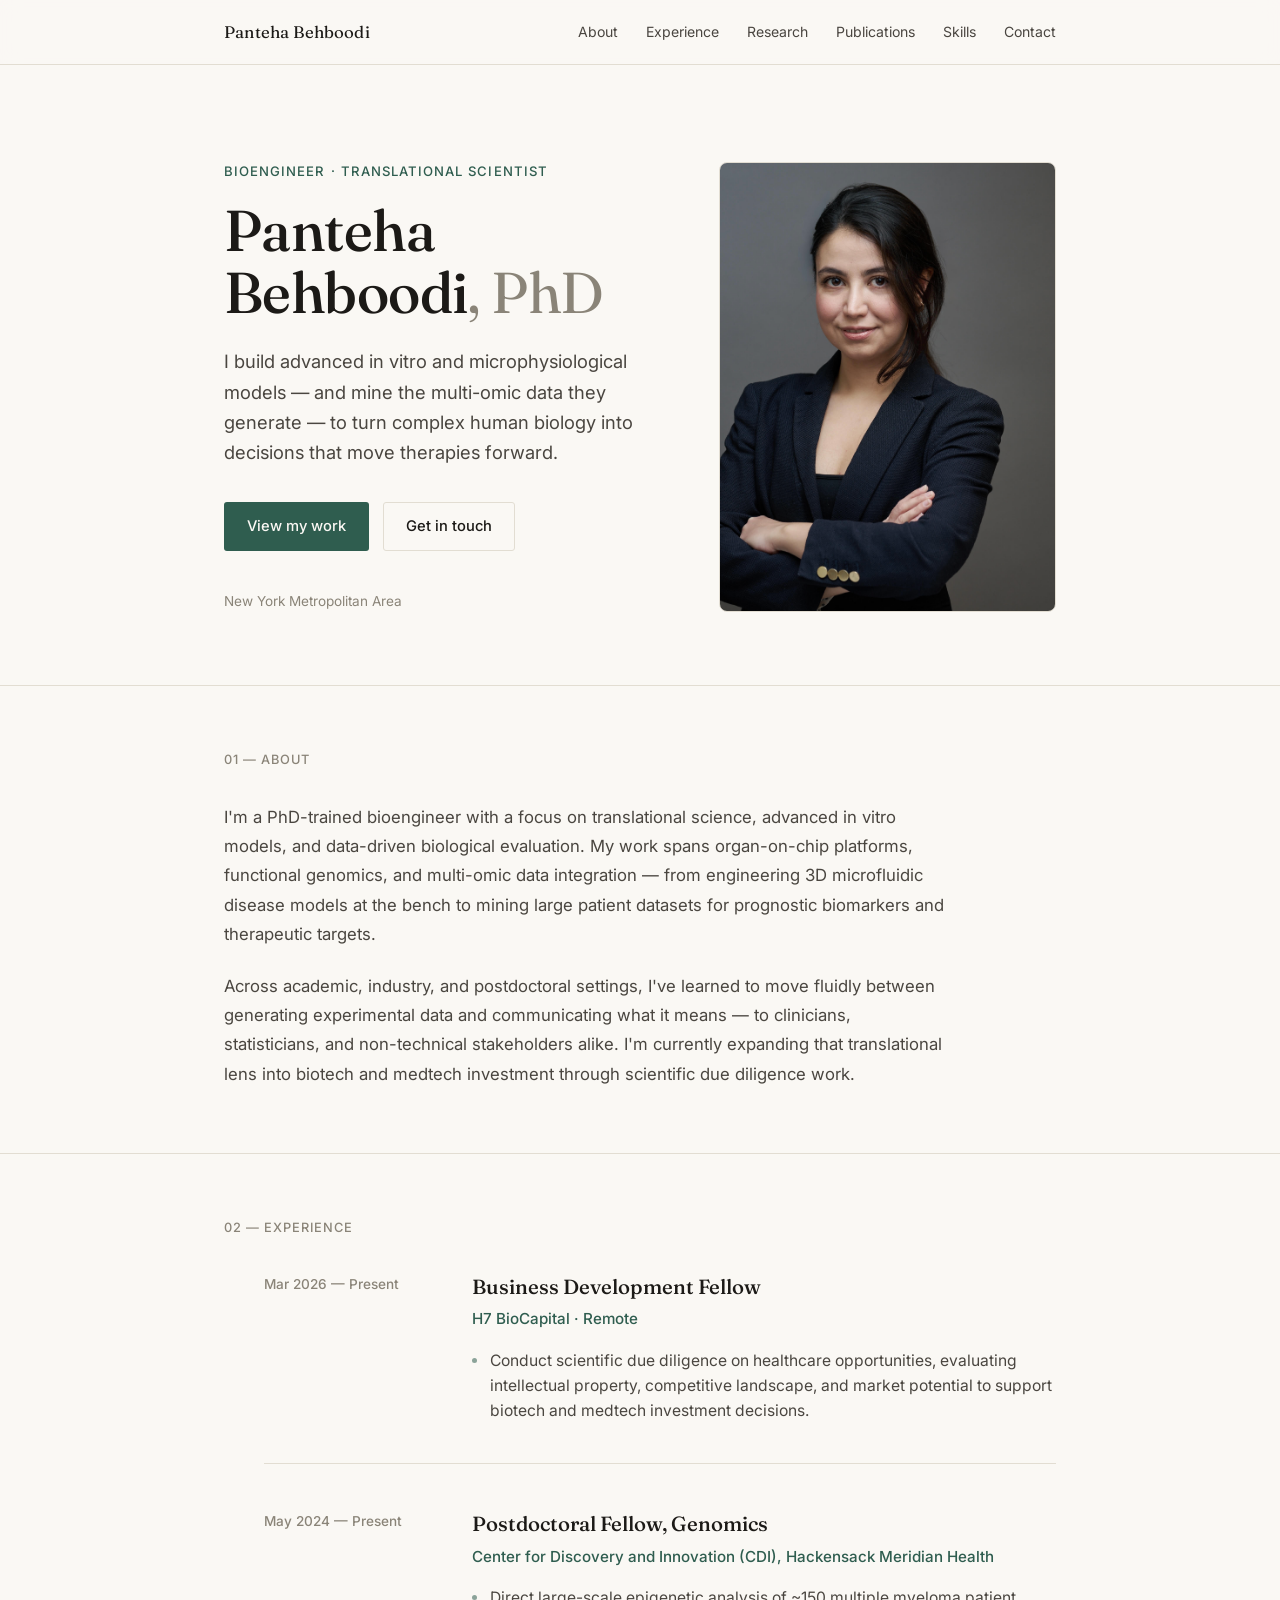
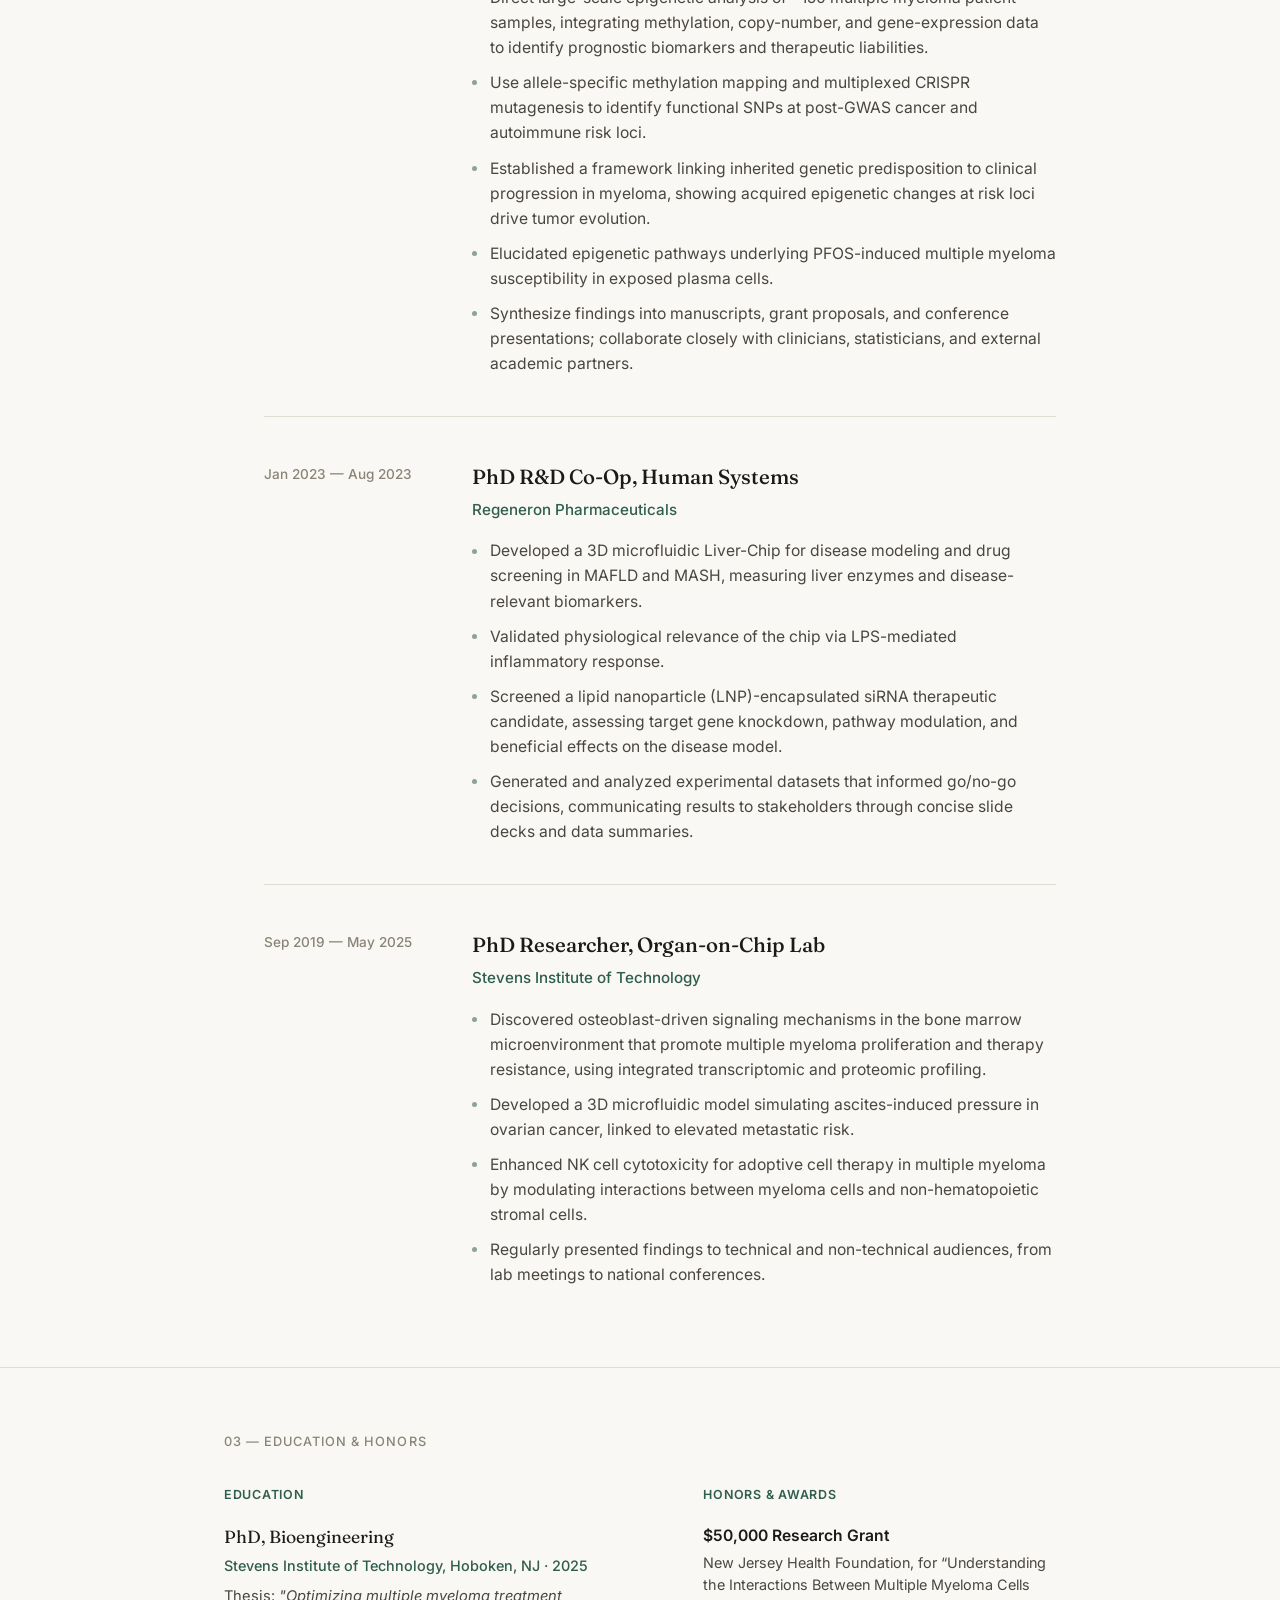
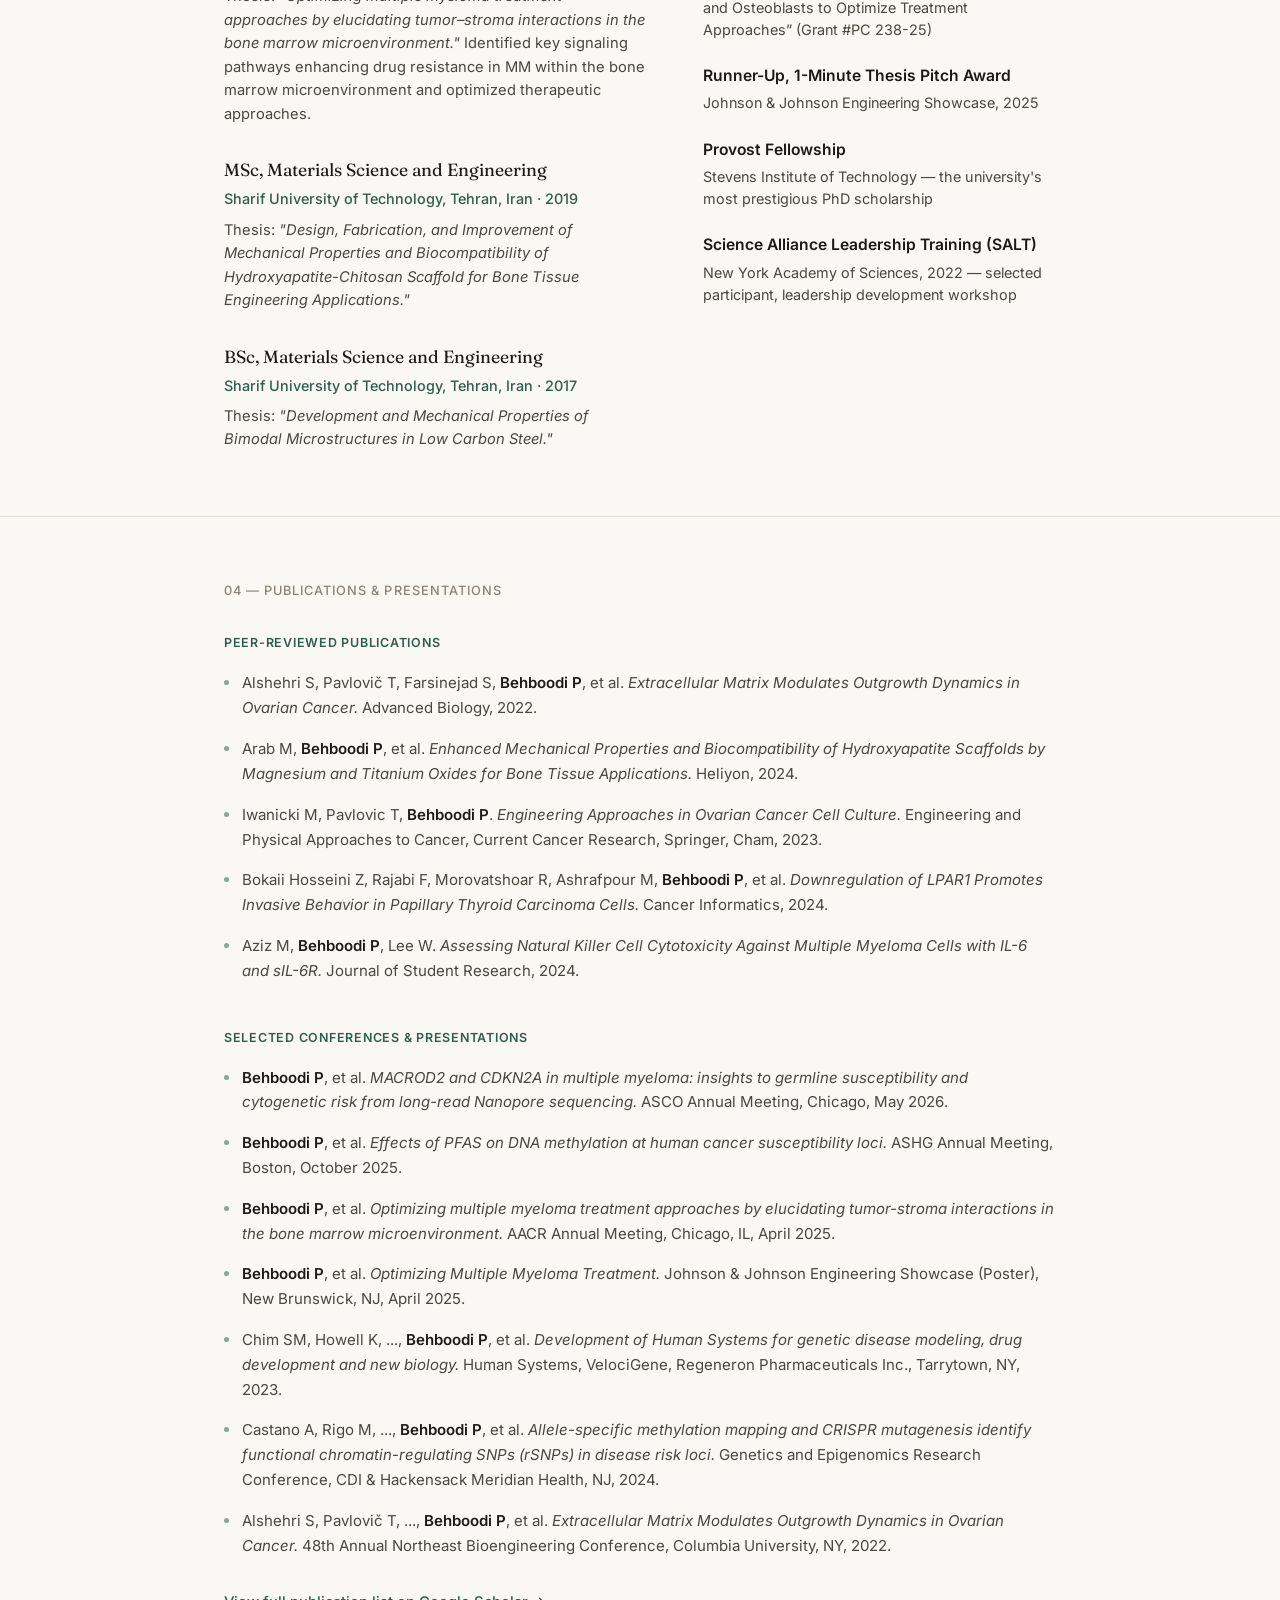
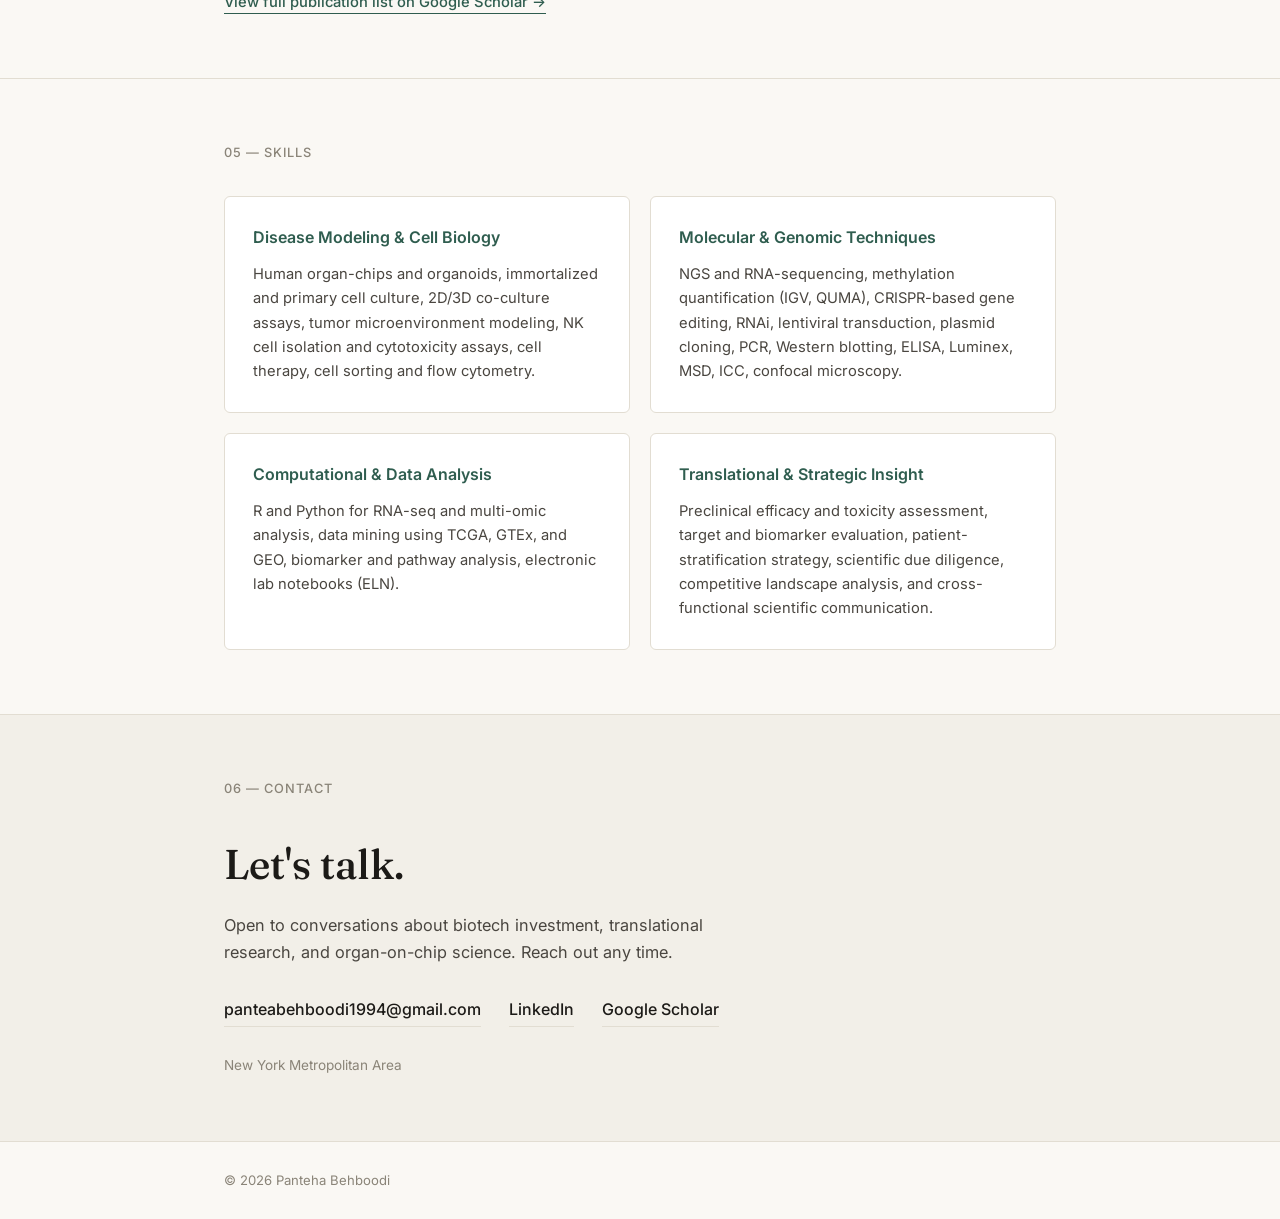
==== index.html @ 33899838 "Initial personal website Bio, experience, education, publications, and skills sections built from re" ====
<!DOCTYPE html>
<html lang="en">
<head>
<meta charset="UTF-8">
<meta name="viewport" content="width=device-width, initial-scale=1.0">
<title>Panteha Behboodi, PhD</title>
<meta name="description" content="Panteha Behboodi, PhD — Bioengineer and translational scientist specializing in organ-on-chip systems, multi-omic data analysis, and biotech research.">
<link rel="preconnect" href="https://fonts.googleapis.com">
<link rel="preconnect" href="https://fonts.gstatic.com" crossorigin>
<link href="https://fonts.googleapis.com/css2?family=Fraunces:opsz,wght@9..144,400;9..144,500;9..144,600&family=Inter:wght@400;500;600&display=swap" rel="stylesheet">
<link rel="stylesheet" href="css/style.css">
</head>
<body>

<div class="noise-overlay" aria-hidden="true"></div>

<header class="site-header">
  <div class="wrap header-inner">
    <a href="#top" class="logo">Panteha Behboodi</a>
    <nav class="main-nav">
      <button class="nav-toggle" aria-label="Toggle navigation" aria-expanded="false">
        <span></span><span></span><span></span>
      </button>
      <ul class="nav-links">
        <li><a href="#about">About</a></li>
        <li><a href="#experience">Experience</a></li>
        <li><a href="#research">Research</a></li>
        <li><a href="#publications">Publications</a></li>
        <li><a href="#skills">Skills</a></li>
        <li><a href="#contact">Contact</a></li>
      </ul>
    </nav>
  </div>
</header>

<main id="top">

  <!-- HERO -->
  <section class="hero">
    <div class="wrap hero-inner">
      <div class="hero-text">
        <p class="hero-eyebrow">Bioengineer &middot; Translational Scientist</p>
        <h1>Panteha Behboodi<span class="cred">, PhD</span></h1>
        <p class="hero-lede">
          I build advanced in&nbsp;vitro and microphysiological models — and mine the multi-omic data
          they generate — to turn complex human biology into decisions that move therapies forward.
        </p>
        <div class="hero-actions">
          <a href="#experience" class="btn btn-primary">View my work</a>
          <a href="#contact" class="btn btn-ghost">Get in touch</a>
        </div>
        <p class="hero-location">New York Metropolitan Area</p>
      </div>
      <div class="hero-photo">
        <img src="assets/headshot.jpg" alt="Portrait of Panteha Behboodi">
      </div>
    </div>
  </section>

  <!-- ABOUT -->
  <section id="about" class="section about">
    <div class="wrap">
      <p class="section-label">01 — About</p>
      <div class="about-grid">
        <p class="about-text">
          I'm a PhD-trained bioengineer with a focus on translational science, advanced
          in&nbsp;vitro models, and data-driven biological evaluation. My work spans organ-on-chip
          platforms, functional genomics, and multi-omic data integration &mdash; from engineering
          3D microfluidic disease models at the bench to mining large patient datasets for
          prognostic biomarkers and therapeutic targets.
        </p>
        <p class="about-text">
          Across academic, industry, and postdoctoral settings, I've learned to move fluidly
          between generating experimental data and communicating what it means &mdash; to
          clinicians, statisticians, and non-technical stakeholders alike. I'm currently
          expanding that translational lens into biotech and medtech investment through
          scientific due diligence work.
        </p>
      </div>
    </div>
  </section>

  <!-- EXPERIENCE -->
  <section id="experience" class="section experience">
    <div class="wrap">
      <p class="section-label">02 — Experience</p>
      <ol class="timeline">

        <li class="timeline-item">
          <div class="timeline-when">
            <span class="timeline-date">Mar 2026 — Present</span>
          </div>
          <div class="timeline-body">
            <h3>Business Development Fellow</h3>
            <p class="timeline-org">H7 BioCapital &middot; Remote</p>
            <ul>
              <li>Conduct scientific due diligence on healthcare opportunities, evaluating intellectual property, competitive landscape, and market potential to support biotech and medtech investment decisions.</li>
            </ul>
          </div>
        </li>

        <li class="timeline-item">
          <div class="timeline-when">
            <span class="timeline-date">May 2024 — Present</span>
          </div>
          <div class="timeline-body">
            <h3>Postdoctoral Fellow, Genomics</h3>
            <p class="timeline-org">Center for Discovery and Innovation (CDI), Hackensack Meridian Health</p>
            <ul>
              <li>Direct large-scale epigenetic analysis of ~150 multiple myeloma patient samples, integrating methylation, copy-number, and gene-expression data to identify prognostic biomarkers and therapeutic liabilities.</li>
              <li>Use allele-specific methylation mapping and multiplexed CRISPR mutagenesis to identify functional SNPs at post-GWAS cancer and autoimmune risk loci.</li>
              <li>Established a framework linking inherited genetic predisposition to clinical progression in myeloma, showing acquired epigenetic changes at risk loci drive tumor evolution.</li>
              <li>Elucidated epigenetic pathways underlying PFOS-induced multiple myeloma susceptibility in exposed plasma cells.</li>
              <li>Synthesize findings into manuscripts, grant proposals, and conference presentations; collaborate closely with clinicians, statisticians, and external academic partners.</li>
            </ul>
          </div>
        </li>

        <li class="timeline-item">
          <div class="timeline-when">
            <span class="timeline-date">Jan 2023 — Aug 2023</span>
          </div>
          <div class="timeline-body">
            <h3>PhD R&amp;D Co-Op, Human Systems</h3>
            <p class="timeline-org">Regeneron Pharmaceuticals</p>
            <ul>
              <li>Developed a 3D microfluidic Liver-Chip for disease modeling and drug screening in MAFLD and MASH, measuring liver enzymes and disease-relevant biomarkers.</li>
              <li>Validated physiological relevance of the chip via LPS-mediated inflammatory response.</li>
              <li>Screened a lipid nanoparticle (LNP)-encapsulated siRNA therapeutic candidate, assessing target gene knockdown, pathway modulation, and beneficial effects on the disease model.</li>
              <li>Generated and analyzed experimental datasets that informed go/no-go decisions, communicating results to stakeholders through concise slide decks and data summaries.</li>
            </ul>
          </div>
        </li>

        <li class="timeline-item">
          <div class="timeline-when">
            <span class="timeline-date">Sep 2019 — May 2025</span>
          </div>
          <div class="timeline-body">
            <h3>PhD Researcher, Organ-on-Chip Lab</h3>
            <p class="timeline-org">Stevens Institute of Technology</p>
            <ul>
              <li>Discovered osteoblast-driven signaling mechanisms in the bone marrow microenvironment that promote multiple myeloma proliferation and therapy resistance, using integrated transcriptomic and proteomic profiling.</li>
              <li>Developed a 3D microfluidic model simulating ascites-induced pressure in ovarian cancer, linked to elevated metastatic risk.</li>
              <li>Enhanced NK cell cytotoxicity for adoptive cell therapy in multiple myeloma by modulating interactions between myeloma cells and non-hematopoietic stromal cells.</li>
              <li>Regularly presented findings to technical and non-technical audiences, from lab meetings to national conferences.</li>
            </ul>
          </div>
        </li>

      </ol>
    </div>
  </section>

  <!-- RESEARCH / EDUCATION -->
  <section id="research" class="section research">
    <div class="wrap">
      <p class="section-label">03 — Education &amp; Honors</p>
      <div class="research-grid">

        <div class="education-col">
          <h3 class="col-heading">Education</h3>

          <div class="edu-item">
            <p class="edu-degree">PhD, Bioengineering</p>
            <p class="edu-school">Stevens Institute of Technology, Hoboken, NJ &middot; 2025</p>
            <p class="edu-thesis">
              Thesis: <em>"Optimizing multiple myeloma treatment approaches by elucidating
              tumor&ndash;stroma interactions in the bone marrow microenvironment."</em>
              Identified key signaling pathways enhancing drug resistance in MM within the
              bone marrow microenvironment and optimized therapeutic approaches.
            </p>
          </div>

          <div class="edu-item">
            <p class="edu-degree">MSc, Materials Science and Engineering</p>
            <p class="edu-school">Sharif University of Technology, Tehran, Iran &middot; 2019</p>
            <p class="edu-thesis">
              Thesis: <em>"Design, Fabrication, and Improvement of Mechanical Properties and
              Biocompatibility of Hydroxyapatite-Chitosan Scaffold for Bone Tissue Engineering
              Applications."</em>
            </p>
          </div>

          <div class="edu-item">
            <p class="edu-degree">BSc, Materials Science and Engineering</p>
            <p class="edu-school">Sharif University of Technology, Tehran, Iran &middot; 2017</p>
            <p class="edu-thesis">
              Thesis: <em>"Development and Mechanical Properties of Bimodal Microstructures in
              Low Carbon Steel."</em>
            </p>
          </div>
        </div>

        <div class="honors-col">
          <h3 class="col-heading">Honors &amp; Awards</h3>
          <ul class="honors-list">
            <li>
              <span class="honor-title">$50,000 Research Grant</span>
              <span class="honor-detail">New Jersey Health Foundation, for &ldquo;Understanding the Interactions Between Multiple Myeloma Cells and Osteoblasts to Optimize Treatment Approaches&rdquo; (Grant #PC 238-25)</span>
            </li>
            <li>
              <span class="honor-title">Runner-Up, 1-Minute Thesis Pitch Award</span>
              <span class="honor-detail">Johnson &amp; Johnson Engineering Showcase, 2025</span>
            </li>
            <li>
              <span class="honor-title">Provost Fellowship</span>
              <span class="honor-detail">Stevens Institute of Technology &mdash; the university's most prestigious PhD scholarship</span>
            </li>
            <li>
              <span class="honor-title">Science Alliance Leadership Training (SALT)</span>
              <span class="honor-detail">New York Academy of Sciences, 2022 &mdash; selected participant, leadership development workshop</span>
            </li>
          </ul>
        </div>

      </div>
    </div>
  </section>

  <!-- PUBLICATIONS -->
  <section id="publications" class="section publications">
    <div class="wrap">
      <p class="section-label">04 — Publications &amp; Presentations</p>

      <h3 class="col-heading">Peer-Reviewed Publications</h3>
      <ul class="pub-list">
        <li>Alshehri S, Pavlovi&#269; T, Farsinejad S, <strong>Behboodi P</strong>, et al. <em>Extracellular Matrix Modulates Outgrowth Dynamics in Ovarian Cancer.</em> Advanced Biology, 2022.</li>
        <li>Arab M, <strong>Behboodi P</strong>, et al. <em>Enhanced Mechanical Properties and Biocompatibility of Hydroxyapatite Scaffolds by Magnesium and Titanium Oxides for Bone Tissue Applications.</em> Heliyon, 2024.</li>
        <li>Iwanicki M, Pavlovic T, <strong>Behboodi P</strong>. <em>Engineering Approaches in Ovarian Cancer Cell Culture.</em> Engineering and Physical Approaches to Cancer, Current Cancer Research, Springer, Cham, 2023.</li>
        <li>Bokaii Hosseini Z, Rajabi F, Morovatshoar R, Ashrafpour M, <strong>Behboodi P</strong>, et al. <em>Downregulation of LPAR1 Promotes Invasive Behavior in Papillary Thyroid Carcinoma Cells.</em> Cancer Informatics, 2024.</li>
        <li>Aziz M, <strong>Behboodi P</strong>, Lee W. <em>Assessing Natural Killer Cell Cytotoxicity Against Multiple Myeloma Cells with IL-6 and sIL-6R.</em> Journal of Student Research, 2024.</li>
      </ul>

      <h3 class="col-heading col-heading-spaced">Selected Conferences &amp; Presentations</h3>
      <ul class="pub-list">
        <li><strong>Behboodi P</strong>, et al. <em>MACROD2 and CDKN2A in multiple myeloma: insights to germline susceptibility and cytogenetic risk from long-read Nanopore sequencing.</em> ASCO Annual Meeting, Chicago, May 2026.</li>
        <li><strong>Behboodi P</strong>, et al. <em>Effects of PFAS on DNA methylation at human cancer susceptibility loci.</em> ASHG Annual Meeting, Boston, October 2025.</li>
        <li><strong>Behboodi P</strong>, et al. <em>Optimizing multiple myeloma treatment approaches by elucidating tumor-stroma interactions in the bone marrow microenvironment.</em> AACR Annual Meeting, Chicago, IL, April 2025.</li>
        <li><strong>Behboodi P</strong>, et al. <em>Optimizing Multiple Myeloma Treatment.</em> Johnson &amp; Johnson Engineering Showcase (Poster), New Brunswick, NJ, April 2025.</li>
        <li>Chim SM, Howell K, ..., <strong>Behboodi P</strong>, et al. <em>Development of Human Systems for genetic disease modeling, drug development and new biology.</em> Human Systems, VelociGene, Regeneron Pharmaceuticals Inc., Tarrytown, NY, 2023.</li>
        <li>Castano A, Rigo M, ..., <strong>Behboodi P</strong>, et al. <em>Allele-specific methylation mapping and CRISPR mutagenesis identify functional chromatin-regulating SNPs (rSNPs) in disease risk loci.</em> Genetics and Epigenomics Research Conference, CDI &amp; Hackensack Meridian Health, NJ, 2024.</li>
        <li>Alshehri S, Pavlovi&#269; T, ..., <strong>Behboodi P</strong>, et al. <em>Extracellular Matrix Modulates Outgrowth Dynamics in Ovarian Cancer.</em> 48th Annual Northeast Bioengineering Conference, Columbia University, NY, 2022.</li>
      </ul>

      <p class="pub-link">
        <a href="#" id="scholar-link">View full publication list on Google Scholar &rarr;</a>
      </p>
    </div>
  </section>

  <!-- SKILLS -->
  <section id="skills" class="section skills">
    <div class="wrap">
      <p class="section-label">05 — Skills</p>
      <div class="skills-grid">

        <div class="skill-card">
          <h3>Disease Modeling &amp; Cell Biology</h3>
          <p>Human organ-chips and organoids, immortalized and primary cell culture, 2D/3D co-culture assays, tumor microenvironment modeling, NK cell isolation and cytotoxicity assays, cell therapy, cell sorting and flow cytometry.</p>
        </div>

        <div class="skill-card">
          <h3>Molecular &amp; Genomic Techniques</h3>
          <p>NGS and RNA-sequencing, methylation quantification (IGV, QUMA), CRISPR-based gene editing, RNAi, lentiviral transduction, plasmid cloning, PCR, Western blotting, ELISA, Luminex, MSD, ICC, confocal microscopy.</p>
        </div>

        <div class="skill-card">
          <h3>Computational &amp; Data Analysis</h3>
          <p>R and Python for RNA-seq and multi-omic analysis, data mining using TCGA, GTEx, and GEO, biomarker and pathway analysis, electronic lab notebooks (ELN).</p>
        </div>

        <div class="skill-card">
          <h3>Translational &amp; Strategic Insight</h3>
          <p>Preclinical efficacy and toxicity assessment, target and biomarker evaluation, patient-stratification strategy, scientific due diligence, competitive landscape analysis, and cross-functional scientific communication.</p>
        </div>

      </div>
    </div>
  </section>

  <!-- CONTACT -->
  <section id="contact" class="section contact">
    <div class="wrap contact-inner">
      <p class="section-label">06 — Contact</p>
      <h2>Let's talk.</h2>
      <p class="contact-lede">
        Open to conversations about biotech investment, translational research, and
        organ-on-chip science. Reach out any time.
      </p>
      <div class="contact-links">
        <a href="mailto:panteabehboodi1994@gmail.com" class="contact-link">panteabehboodi1994@gmail.com</a>
        <a href="#" id="linkedin-link" class="contact-link">LinkedIn</a>
        <a href="#" id="scholar-link-2" class="contact-link">Google Scholar</a>
      </div>
      <p class="contact-location">New York Metropolitan Area</p>
    </div>
  </section>

</main>

<footer class="site-footer">
  <div class="wrap footer-inner">
    <p>&copy; <span id="year"></span> Panteha Behboodi</p>
  </div>
</footer>

<script src="js/script.js"></script>
</body>
</html>
---- css/style.css ----
/* ============================
   Tokens
============================ */
:root {
  --bg: #faf8f4;
  --bg-alt: #f2efe8;
  --ink: #1c1a17;
  --ink-soft: #4a4640;
  --ink-faint: #8a8478;
  --accent: #2f5d4f;
  --accent-soft: #e4ece8;
  --line: #e2ddd2;
  --card-bg: #ffffff;

  --font-serif: 'Fraunces', Georgia, 'Times New Roman', serif;
  --font-sans: 'Inter', -apple-system, BlinkMacSystemFont, 'Segoe UI', sans-serif;

  --max: 880px;
  --gutter: 24px;
}

@media (prefers-color-scheme: dark) {
  :root {
    --bg: #161512;
    --bg-alt: #1c1b18;
    --ink: #f2efe8;
    --ink-soft: #c9c3b6;
    --ink-faint: #837d70;
    --accent: #7fb8a2;
    --accent-soft: #223530;
    --line: #2c2a25;
    --card-bg: #1c1b18;
  }
}

* { box-sizing: border-box; }
html { scroll-behavior: smooth; }

body {
  margin: 0;
  background: var(--bg);
  color: var(--ink);
  font-family: var(--font-sans);
  font-size: 16px;
  line-height: 1.6;
  -webkit-font-smoothing: antialiased;
}

.wrap {
  max-width: var(--max);
  margin: 0 auto;
  padding: 0 var(--gutter);
}

h1, h2, h3 {
  font-family: var(--font-serif);
  font-weight: 500;
  color: var(--ink);
  margin: 0;
}

a {
  color: inherit;
  text-decoration: none;
}

ul { margin: 0; padding: 0; list-style: none; }
p { margin: 0; }

::selection {
  background: var(--accent);
  color: var(--bg);
}

/* ============================
   Header
============================ */
.site-header {
  position: sticky;
  top: 0;
  z-index: 100;
  background: color-mix(in srgb, var(--bg) 88%, transparent);
  backdrop-filter: blur(10px);
  border-bottom: 1px solid var(--line);
}

.header-inner {
  display: flex;
  align-items: center;
  justify-content: space-between;
  height: 64px;
}

.logo {
  font-family: var(--font-serif);
  font-size: 1.05rem;
  letter-spacing: 0.01em;
}

.nav-links {
  display: flex;
  gap: 28px;
}

.nav-links a {
  font-size: 0.88rem;
  color: var(--ink-soft);
  transition: color 0.15s ease;
  position: relative;
}

.nav-links a:hover { color: var(--accent); }

.nav-toggle {
  display: none;
  flex-direction: column;
  gap: 5px;
  background: none;
  border: none;
  cursor: pointer;
  padding: 8px;
}

.nav-toggle span {
  width: 20px;
  height: 1.5px;
  background: var(--ink);
  display: block;
}

/* ============================
   Hero
============================ */
.hero {
  padding: 96px 0 72px;
}

.hero-inner {
  display: grid;
  grid-template-columns: 1.3fr 1fr;
  gap: 56px;
  align-items: center;
}

.hero-photo {
  justify-self: end;
  width: 100%;
  max-width: 340px;
  aspect-ratio: 3 / 4;
  border-radius: 8px;
  overflow: hidden;
  background: var(--bg-alt);
  border: 1px solid var(--line);
}

.hero-photo img {
  width: 100%;
  height: 100%;
  object-fit: cover;
  display: block;
  filter: grayscale(0.15);
}

.hero-eyebrow {
  font-size: 0.82rem;
  letter-spacing: 0.08em;
  text-transform: uppercase;
  color: var(--accent);
  margin-bottom: 18px;
  font-weight: 500;
}

.hero h1 {
  font-size: clamp(2.4rem, 6vw, 3.6rem);
  line-height: 1.08;
  letter-spacing: -0.01em;
}

.hero h1 .cred {
  color: var(--ink-faint);
  font-weight: 400;
}

.hero-lede {
  margin-top: 22px;
  max-width: 560px;
  font-size: 1.15rem;
  color: var(--ink-soft);
  line-height: 1.65;
}

.hero-actions {
  margin-top: 34px;
  display: flex;
  gap: 14px;
  flex-wrap: wrap;
}

.btn {
  display: inline-block;
  padding: 12px 22px;
  border-radius: 3px;
  font-size: 0.92rem;
  font-weight: 500;
  transition: all 0.18s ease;
  border: 1px solid transparent;
}

.btn-primary {
  background: var(--accent);
  color: var(--bg);
}

.btn-primary:hover {
  opacity: 0.88;
  transform: translateY(-1px);
}

.btn-ghost {
  border-color: var(--line);
  color: var(--ink);
}

.btn-ghost:hover {
  border-color: var(--accent);
  color: var(--accent);
}

.hero-location {
  margin-top: 40px;
  font-size: 0.85rem;
  color: var(--ink-faint);
}

/* ============================
   Sections (shared)
============================ */
.section {
  padding: 64px 0;
  border-top: 1px solid var(--line);
}

.section-label {
  font-size: 0.8rem;
  letter-spacing: 0.08em;
  text-transform: uppercase;
  color: var(--ink-faint);
  margin-bottom: 32px;
  font-weight: 500;
}

.col-heading {
  font-family: var(--font-sans);
  font-size: 0.78rem;
  letter-spacing: 0.06em;
  text-transform: uppercase;
  color: var(--accent);
  font-weight: 600;
  margin-bottom: 18px;
}

.col-heading-spaced { margin-top: 44px; }

/* ============================
   About
============================ */
.about-grid {
  display: grid;
  gap: 22px;
  max-width: 720px;
}

.about-text {
  font-size: 1.05rem;
  color: var(--ink-soft);
  line-height: 1.75;
}

/* ============================
   Experience / Timeline
============================ */
.timeline {
  display: flex;
  flex-direction: column;
  gap: 44px;
}

.timeline-item {
  display: grid;
  grid-template-columns: 180px 1fr;
  gap: 28px;
  padding-bottom: 40px;
  border-bottom: 1px solid var(--line);
}

.timeline-item:last-child {
  border-bottom: none;
  padding-bottom: 0;
}

.timeline-date {
  font-size: 0.85rem;
  color: var(--ink-faint);
  font-weight: 500;
}

.timeline-body h3 {
  font-size: 1.28rem;
  margin-bottom: 4px;
}

.timeline-org {
  font-size: 0.95rem;
  color: var(--accent);
  margin-bottom: 16px;
  font-weight: 500;
}

.timeline-body ul {
  display: flex;
  flex-direction: column;
  gap: 10px;
}

.timeline-body li {
  position: relative;
  padding-left: 18px;
  color: var(--ink-soft);
  font-size: 0.98rem;
  line-height: 1.6;
}

.timeline-body li::before {
  content: '';
  position: absolute;
  left: 0;
  top: 0.65em;
  width: 5px;
  height: 5px;
  border-radius: 50%;
  background: var(--accent);
  opacity: 0.55;
}

/* ============================
   Research / Education / Honors
============================ */
.research-grid {
  display: grid;
  grid-template-columns: 1.2fr 1fr;
  gap: 56px;
}

.edu-item {
  margin-bottom: 30px;
}

.edu-item:last-child { margin-bottom: 0; }

.edu-degree {
  font-family: var(--font-serif);
  font-size: 1.1rem;
  margin-bottom: 3px;
}

.edu-school {
  font-size: 0.9rem;
  color: var(--accent);
  margin-bottom: 8px;
  font-weight: 500;
}

.edu-thesis {
  font-size: 0.92rem;
  color: var(--ink-soft);
  line-height: 1.6;
}

.honors-list {
  display: flex;
  flex-direction: column;
  gap: 22px;
}

.honor-title {
  display: block;
  font-weight: 600;
  font-size: 0.98rem;
  margin-bottom: 4px;
}

.honor-detail {
  display: block;
  font-size: 0.9rem;
  color: var(--ink-soft);
  line-height: 1.55;
}

/* ============================
   Publications
============================ */
.pub-list {
  display: flex;
  flex-direction: column;
  gap: 16px;
}

.pub-list li {
  font-size: 0.94rem;
  color: var(--ink-soft);
  line-height: 1.65;
  padding-left: 18px;
  position: relative;
}

.pub-list li::before {
  content: '';
  position: absolute;
  left: 0;
  top: 0.6em;
  width: 5px;
  height: 5px;
  border-radius: 50%;
  background: var(--accent);
  opacity: 0.55;
}

.pub-list strong {
  color: var(--ink);
  font-weight: 600;
}

.pub-link {
  margin-top: 30px;
}

.pub-link a {
  font-size: 0.92rem;
  color: var(--accent);
  font-weight: 500;
  border-bottom: 1px solid var(--accent);
  padding-bottom: 2px;
}

/* ============================
   Skills
============================ */
.skills-grid {
  display: grid;
  grid-template-columns: repeat(2, 1fr);
  gap: 20px;
}

.skill-card {
  background: var(--card-bg);
  border: 1px solid var(--line);
  border-radius: 6px;
  padding: 28px;
}

.skill-card h3 {
  font-size: 1rem;
  font-family: var(--font-sans);
  font-weight: 600;
  margin-bottom: 12px;
  color: var(--accent);
}

.skill-card p {
  font-size: 0.92rem;
  color: var(--ink-soft);
  line-height: 1.65;
}

/* ============================
   Contact
============================ */
.contact {
  background: var(--bg-alt);
}

.contact-inner {
  text-align: left;
}

.contact h2 {
  font-size: clamp(1.8rem, 4vw, 2.6rem);
  margin-bottom: 14px;
}

.contact-lede {
  max-width: 480px;
  color: var(--ink-soft);
  font-size: 1.02rem;
  line-height: 1.65;
  margin-bottom: 32px;
}

.contact-links {
  display: flex;
  gap: 28px;
  flex-wrap: wrap;
  margin-bottom: 28px;
}

.contact-link {
  font-size: 1rem;
  font-weight: 500;
  color: var(--ink);
  border-bottom: 1px solid var(--line);
  padding-bottom: 3px;
  transition: color 0.15s ease, border-color 0.15s ease;
}

.contact-link:hover {
  color: var(--accent);
  border-color: var(--accent);
}

.contact-location {
  font-size: 0.85rem;
  color: var(--ink-faint);
}

/* ============================
   Footer
============================ */
.site-footer {
  border-top: 1px solid var(--line);
}

.footer-inner {
  padding: 28px var(--gutter);
  font-size: 0.82rem;
  color: var(--ink-faint);
}

/* ============================
   Responsive
============================ */
@media (max-width: 720px) {
  .nav-toggle { display: flex; }

  .nav-links {
    position: absolute;
    top: 64px;
    left: 0;
    right: 0;
    background: var(--bg);
    border-bottom: 1px solid var(--line);
    flex-direction: column;
    gap: 0;
    max-height: 0;
    overflow: hidden;
    transition: max-height 0.25s ease;
  }

  .nav-links.open {
    max-height: 320px;
  }

  .nav-links li {
    border-top: 1px solid var(--line);
  }

  .nav-links a {
    display: block;
    padding: 16px var(--gutter);
  }

  .timeline-item {
    grid-template-columns: 1fr;
    gap: 10px;
  }

  .research-grid {
    grid-template-columns: 1fr;
    gap: 48px;
  }

  .skills-grid {
    grid-template-columns: 1fr;
  }

  .hero {
    padding: 48px 0 40px;
  }

  .hero-inner {
    grid-template-columns: 1fr;
    gap: 32px;
  }

  .hero-inner .hero-text {
    order: 2;
  }

  .hero-photo {
    order: 1;
    justify-self: start;
    max-width: 220px;
  }

  .section {
    padding: 48px 0;
  }
}
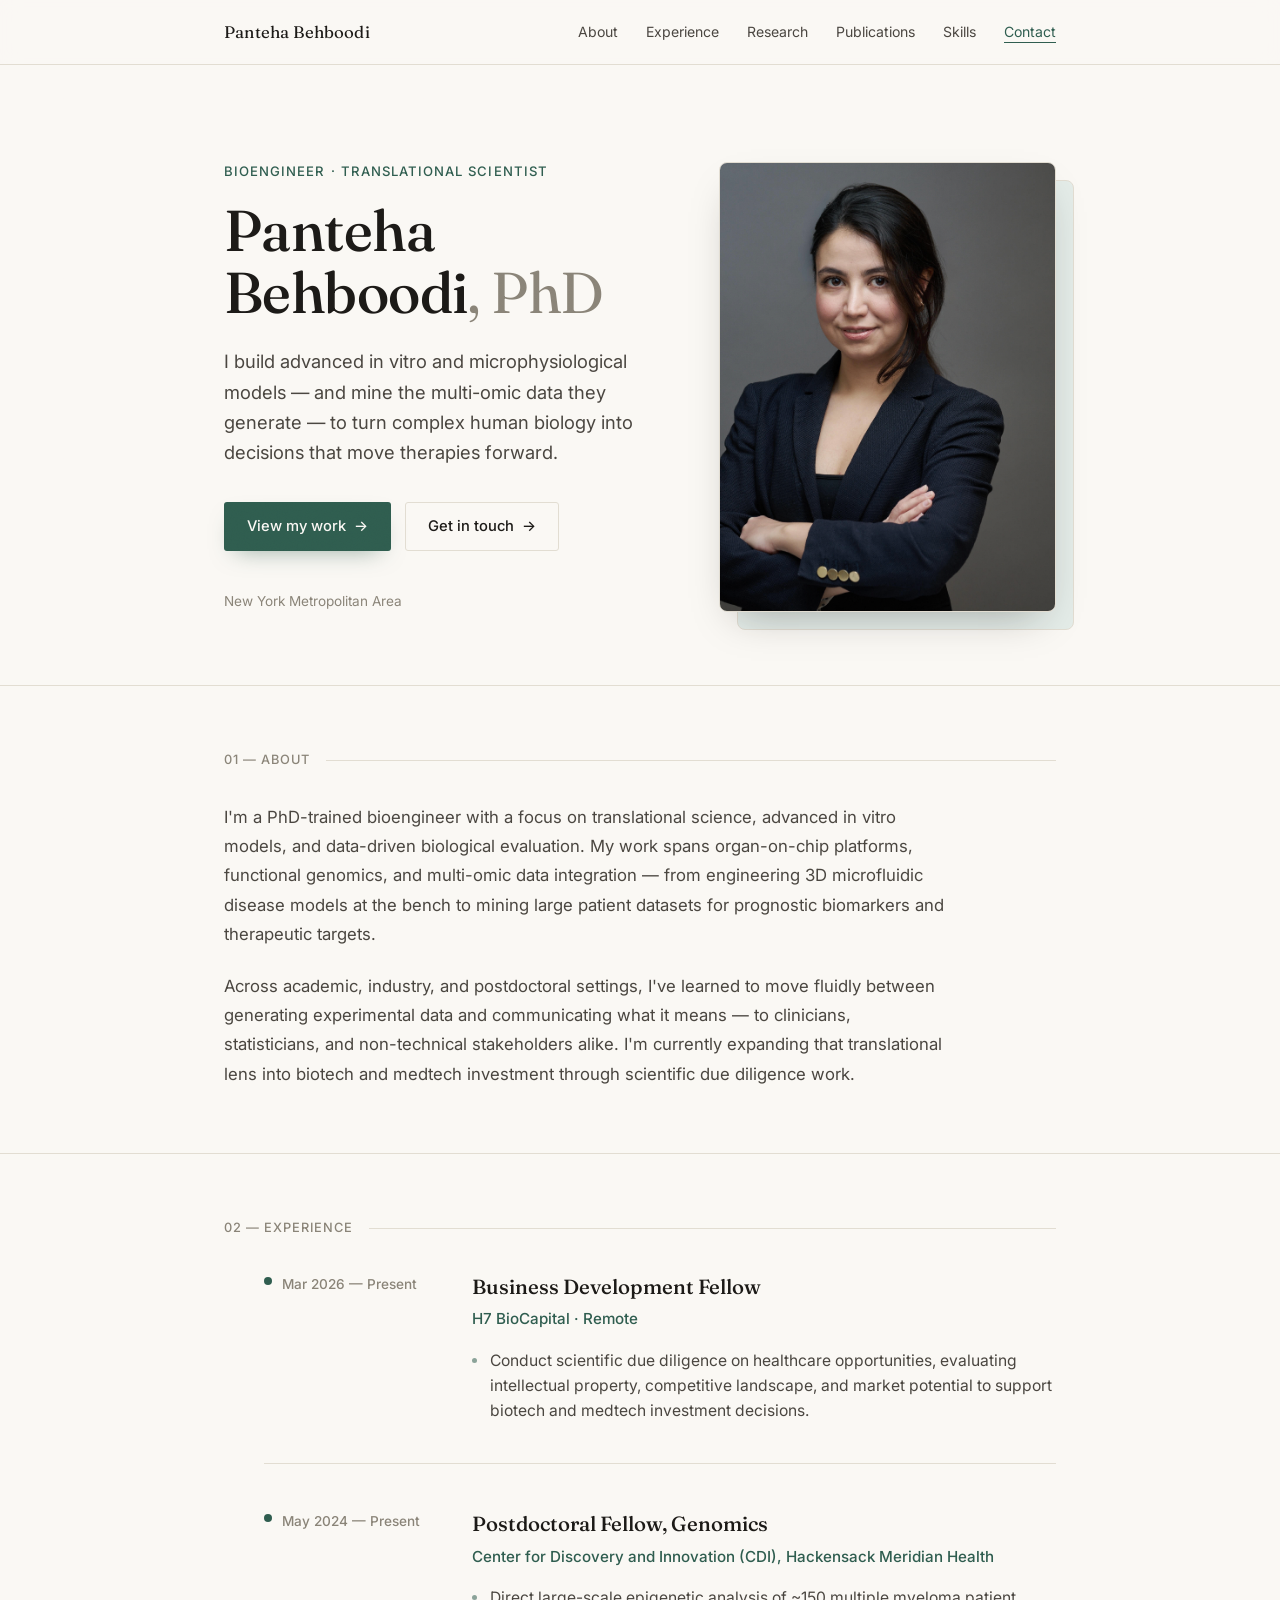
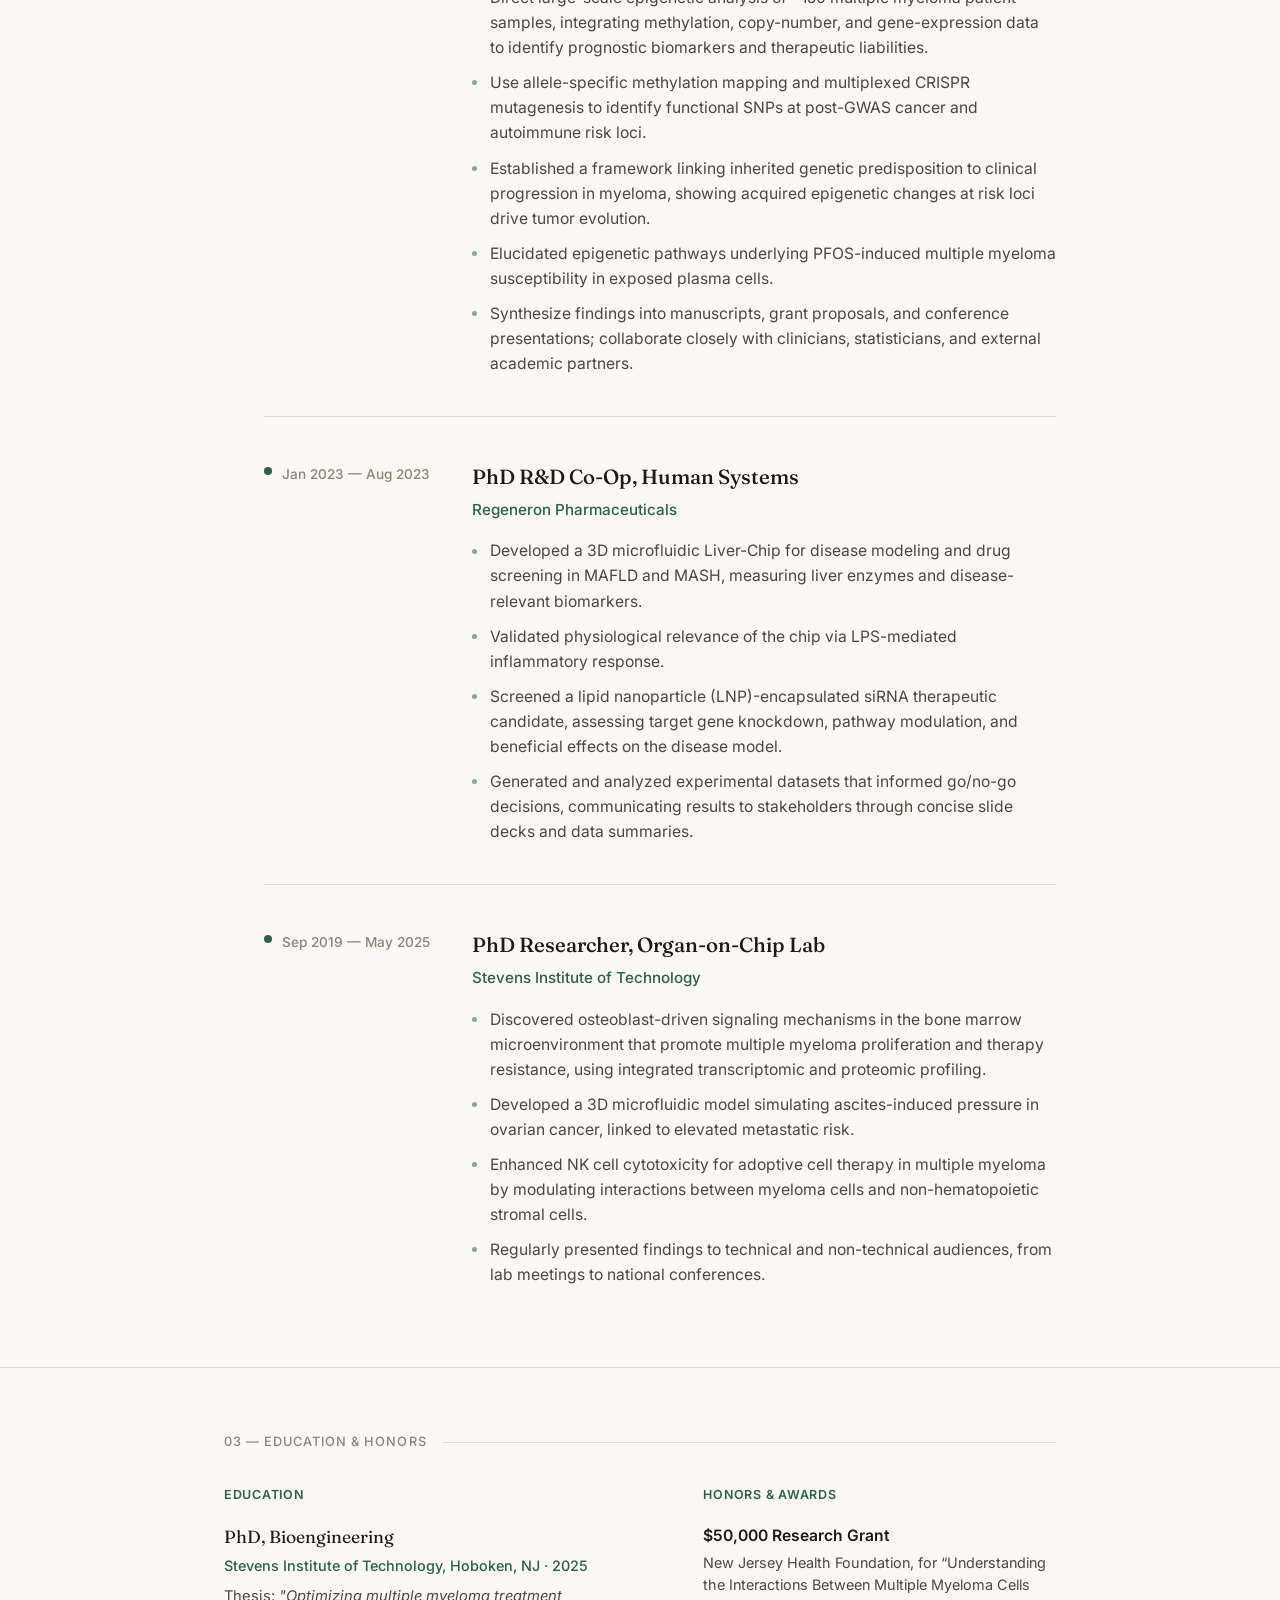
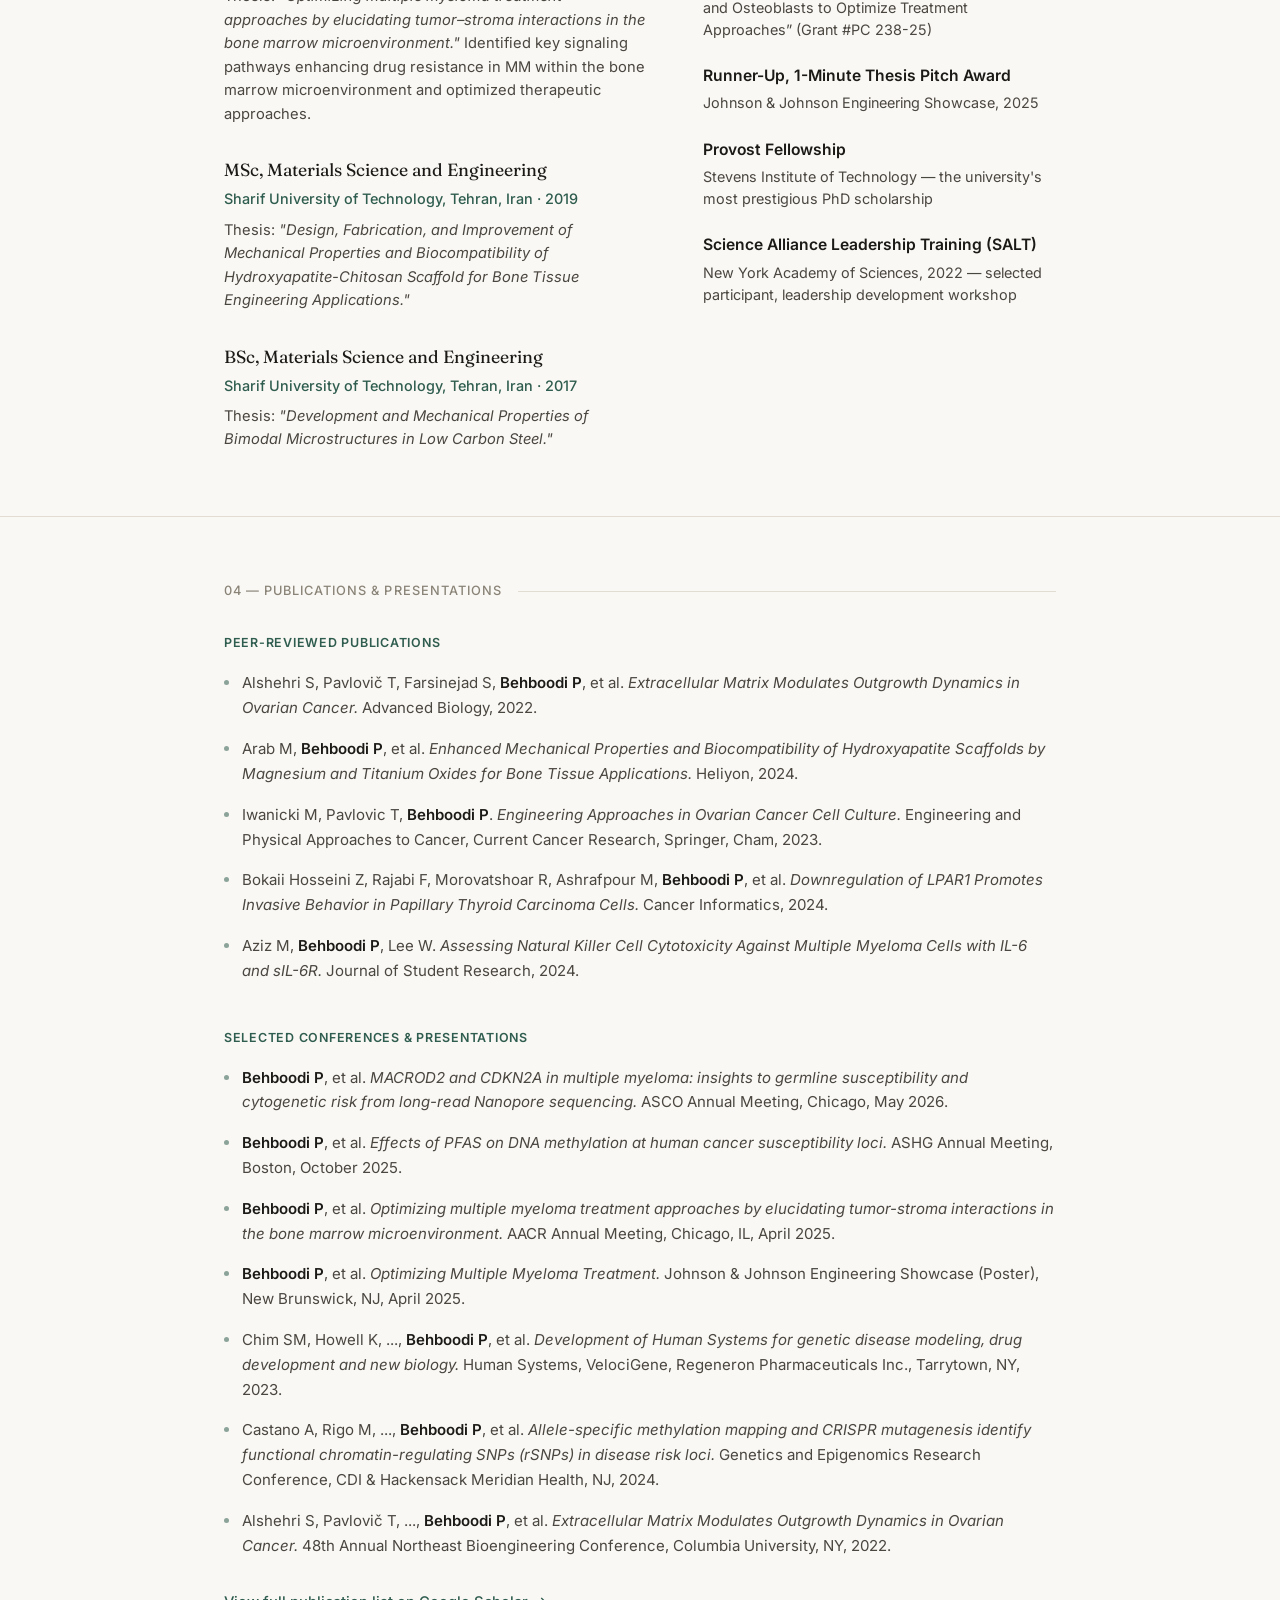
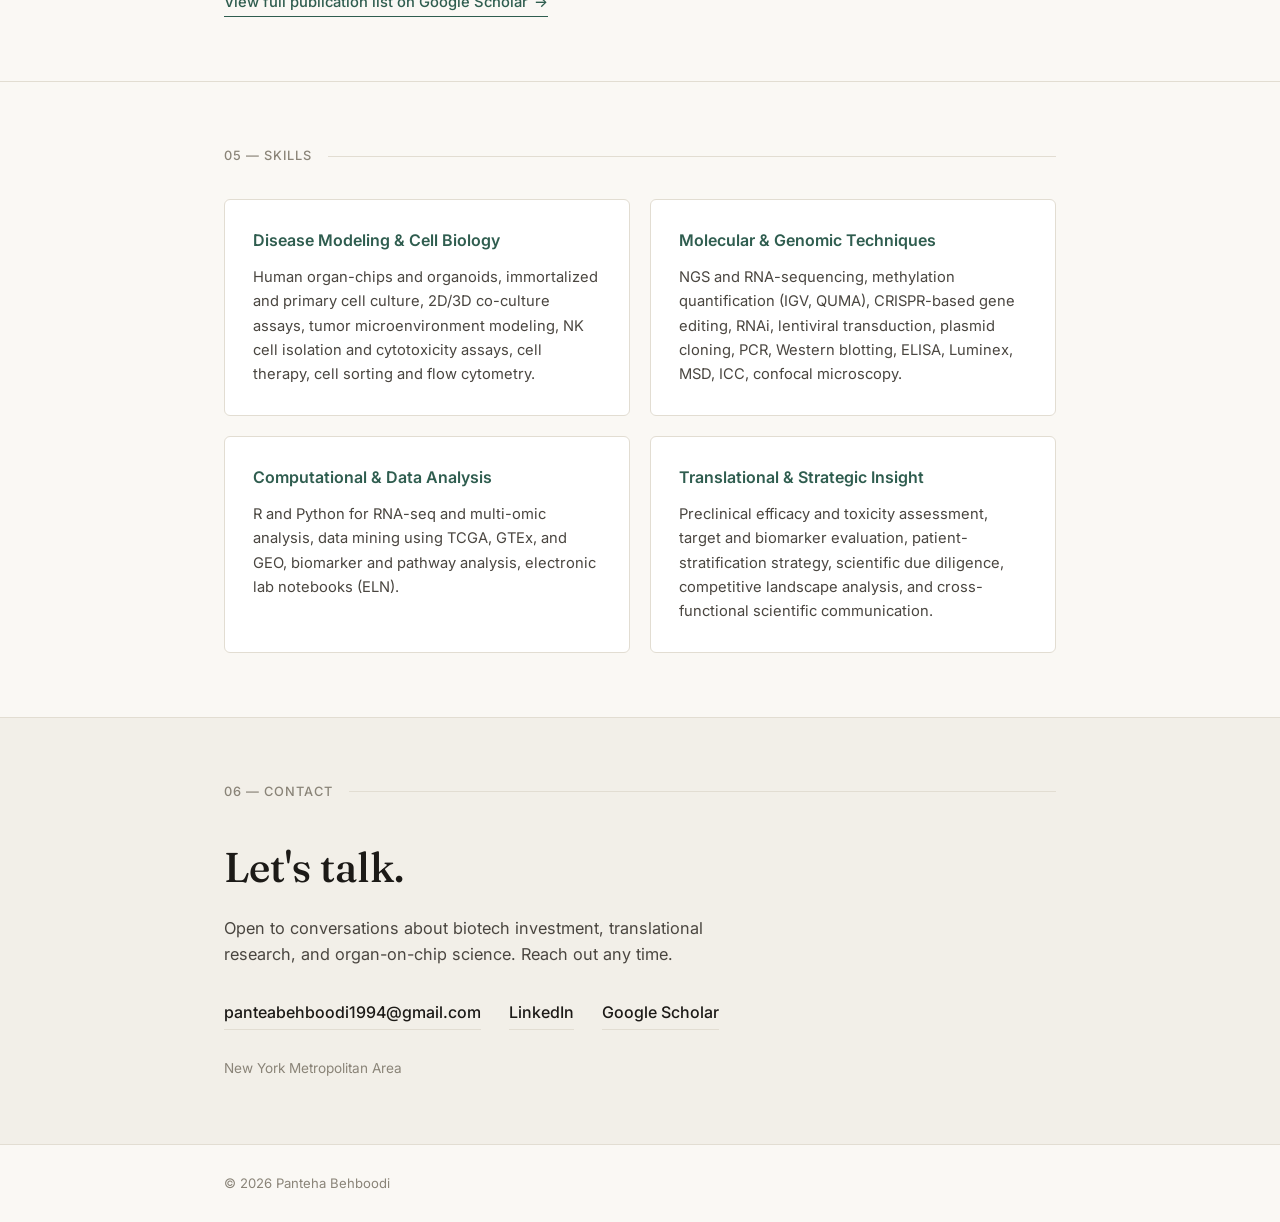
==== commit 978359d9: "Add design polish: grain texture, scroll reveal, photo frame, active nav Layers in subtle motion and" ====
--- a/index.html
+++ b/index.html
@@ -5,6 +5,7 @@
 <meta name="viewport" content="width=device-width, initial-scale=1.0">
 <title>Panteha Behboodi, PhD</title>
 <meta name="description" content="Panteha Behboodi, PhD — Bioengineer and translational scientist specializing in organ-on-chip systems, multi-omic data analysis, and biotech research.">
+<link rel="icon" href="data:image/svg+xml,%3Csvg xmlns='http://www.w3.org/2000/svg' viewBox='0 0 64 64'%3E%3Crect width='64' height='64' rx='14' fill='%232f5d4f'/%3E%3Ctext x='32' y='43' font-family='Georgia,serif' font-size='30' fill='%23faf8f4' text-anchor='middle'%3EPB%3C/text%3E%3C/svg%3E">
 <link rel="preconnect" href="https://fonts.googleapis.com">
 <link rel="preconnect" href="https://fonts.gstatic.com" crossorigin>
 <link href="https://fonts.googleapis.com/css2?family=Fraunces:opsz,wght@9..144,400;9..144,500;9..144,600&family=Inter:wght@400;500;600&display=swap" rel="stylesheet">
@@ -13,6 +14,7 @@
 <body>
 
 <div class="noise-overlay" aria-hidden="true"></div>
+<div class="scroll-progress" aria-hidden="true"><span></span></div>
 
 <header class="site-header">
   <div class="wrap header-inner">
@@ -51,8 +53,11 @@
         </div>
         <p class="hero-location">New York Metropolitan Area</p>
       </div>
-      <div class="hero-photo">
-        <img src="assets/headshot.jpg" alt="Portrait of Panteha Behboodi">
+      <div class="hero-photo-wrap">
+        <div class="hero-photo-frame" aria-hidden="true"></div>
+        <div class="hero-photo">
+          <img src="assets/headshot.jpg" alt="Portrait of Panteha Behboodi">
+        </div>
       </div>
     </div>
   </section>
@@ -244,7 +249,7 @@
       </ul>
 
       <p class="pub-link">
-        <a href="#" id="scholar-link">View full publication list on Google Scholar &rarr;</a>
+        <a href="#" id="scholar-link">View full publication list on Google Scholar</a>
       </p>
     </div>
   </section>
--- a/css/style.css
+++ b/css/style.css
@@ -73,6 +73,41 @@
 }
 
 /* ============================
+   Grain overlay & scroll progress
+============================ */
+.noise-overlay {
+  position: fixed;
+  inset: 0;
+  z-index: 999;
+  pointer-events: none;
+  opacity: 0.035;
+  mix-blend-mode: overlay;
+  background-image: url("data:image/svg+xml,%3Csvg xmlns='http://www.w3.org/2000/svg' width='180' height='180'%3E%3Cfilter id='n'%3E%3CfeTurbulence type='fractalNoise' baseFrequency='0.85' numOctaves='2' stitchTiles='stitch'/%3E%3C/filter%3E%3Crect width='100%25' height='100%25' filter='url(%23n)'/%3E%3C/svg%3E");
+}
+
+@media (prefers-color-scheme: dark) {
+  .noise-overlay { opacity: 0.05; }
+}
+
+.scroll-progress {
+  position: fixed;
+  top: 0;
+  left: 0;
+  width: 100%;
+  height: 2px;
+  z-index: 1000;
+  pointer-events: none;
+}
+
+.scroll-progress span {
+  display: block;
+  height: 100%;
+  width: 0%;
+  background: var(--accent);
+  transition: width 0.1s linear;
+}
+
+/* ============================
    Header
 ============================ */
 .site-header {
@@ -107,9 +142,26 @@
   color: var(--ink-soft);
   transition: color 0.15s ease;
   position: relative;
+  padding-bottom: 3px;
+}
+
+.nav-links a::after {
+  content: '';
+  position: absolute;
+  left: 0;
+  bottom: 0;
+  width: 100%;
+  height: 1px;
+  background: var(--accent);
+  transform: scaleX(0);
+  transform-origin: left;
+  transition: transform 0.2s ease;
 }
 
 .nav-links a:hover { color: var(--accent); }
+.nav-links a:hover::after,
+.nav-links a.active::after { transform: scaleX(1); }
+.nav-links a.active { color: var(--accent); }
 
 .nav-toggle {
   display: none;
@@ -142,15 +194,35 @@
   align-items: center;
 }
 
-.hero-photo {
+.hero-photo-wrap {
+  position: relative;
   justify-self: end;
   width: 100%;
   max-width: 340px;
+}
+
+.hero-photo-frame {
+  position: absolute;
+  top: 18px;
+  left: 18px;
+  width: 100%;
+  height: 100%;
+  border-radius: 8px;
+  background: var(--accent-soft);
+  border: 1px solid var(--line);
+  z-index: 0;
+}
+
+.hero-photo {
+  position: relative;
+  z-index: 1;
+  width: 100%;
   aspect-ratio: 3 / 4;
   border-radius: 8px;
   overflow: hidden;
   background: var(--bg-alt);
   border: 1px solid var(--line);
+  box-shadow: 0 18px 40px -18px rgba(28, 26, 23, 0.35);
 }
 
 .hero-photo img {
@@ -159,6 +231,11 @@
   object-fit: cover;
   display: block;
   filter: grayscale(0.15);
+  transition: transform 0.5s ease;
+}
+
+.hero-photo:hover img {
+  transform: scale(1.03);
 }
 
 .hero-eyebrow {
@@ -197,7 +274,9 @@
 }
 
 .btn {
-  display: inline-block;
+  display: inline-flex;
+  align-items: center;
+  gap: 8px;
   padding: 12px 22px;
   border-radius: 3px;
   font-size: 0.92rem;
@@ -206,14 +285,26 @@
   border: 1px solid transparent;
 }
 
+.btn::after {
+  content: '\2192';
+  display: inline-block;
+  transition: transform 0.18s ease;
+}
+
+.btn:hover::after {
+  transform: translateX(3px);
+}
+
 .btn-primary {
   background: var(--accent);
   color: var(--bg);
+  box-shadow: 0 10px 24px -12px rgba(47, 93, 79, 0.55);
 }
 
 .btn-primary:hover {
-  opacity: 0.88;
+  opacity: 0.92;
   transform: translateY(-1px);
+  box-shadow: 0 14px 28px -12px rgba(47, 93, 79, 0.6);
 }
 
 .btn-ghost {
@@ -224,6 +315,7 @@
 .btn-ghost:hover {
   border-color: var(--accent);
   color: var(--accent);
+  transform: translateY(-1px);
 }
 
 .hero-location {
@@ -241,12 +333,22 @@
 }
 
 .section-label {
+  display: flex;
+  align-items: center;
+  gap: 16px;
   font-size: 0.8rem;
   letter-spacing: 0.08em;
   text-transform: uppercase;
   color: var(--ink-faint);
   margin-bottom: 32px;
   font-weight: 500;
+}
+
+.section-label::after {
+  content: '';
+  flex: 1;
+  height: 1px;
+  background: var(--line);
 }
 
 .col-heading {
@@ -291,11 +393,28 @@
   gap: 28px;
   padding-bottom: 40px;
   border-bottom: 1px solid var(--line);
+  transition: opacity 0.2s ease;
 }
 
 .timeline-item:last-child {
   border-bottom: none;
   padding-bottom: 0;
+}
+
+.timeline-when {
+  position: relative;
+  padding-left: 18px;
+}
+
+.timeline-when::before {
+  content: '';
+  position: absolute;
+  left: 0;
+  top: 6px;
+  width: 8px;
+  height: 8px;
+  border-radius: 50%;
+  background: var(--accent);
 }
 
 .timeline-date {
@@ -435,11 +554,23 @@
 }
 
 .pub-link a {
+  display: inline-flex;
+  align-items: center;
+  gap: 6px;
   font-size: 0.92rem;
   color: var(--accent);
   font-weight: 500;
   border-bottom: 1px solid var(--accent);
   padding-bottom: 2px;
+}
+
+.pub-link a::after {
+  content: '\2192';
+  transition: transform 0.18s ease;
+}
+
+.pub-link a:hover::after {
+  transform: translateX(3px);
 }
 
 /* ============================
@@ -456,6 +587,13 @@
   border: 1px solid var(--line);
   border-radius: 6px;
   padding: 28px;
+  transition: transform 0.22s ease, box-shadow 0.22s ease, border-color 0.22s ease;
+}
+
+.skill-card:hover {
+  transform: translateY(-4px);
+  border-color: var(--accent);
+  box-shadow: 0 16px 32px -18px rgba(28, 26, 23, 0.25);
 }
 
 .skill-card h3 {
@@ -595,13 +733,48 @@
     order: 2;
   }
 
-  .hero-photo {
+  .hero-photo-wrap {
     order: 1;
     justify-self: start;
     max-width: 220px;
   }
 
+  .hero-photo-frame {
+    top: 12px;
+    left: 12px;
+  }
+
   .section {
     padding: 48px 0;
   }
 }
+
+/* ============================
+   Scroll reveal
+============================ */
+.reveal {
+  opacity: 0;
+  transform: translateY(18px);
+  transition: opacity 0.6s ease, transform 0.6s ease;
+}
+
+.reveal.reveal-visible {
+  opacity: 1;
+  transform: translateY(0);
+}
+
+@media (prefers-reduced-motion: reduce) {
+  .reveal {
+    opacity: 1;
+    transform: none;
+    transition: none;
+  }
+
+  .hero-photo img,
+  .btn::after,
+  .pub-link a::after {
+    transition: none;
+  }
+
+  html { scroll-behavior: auto; }
+}
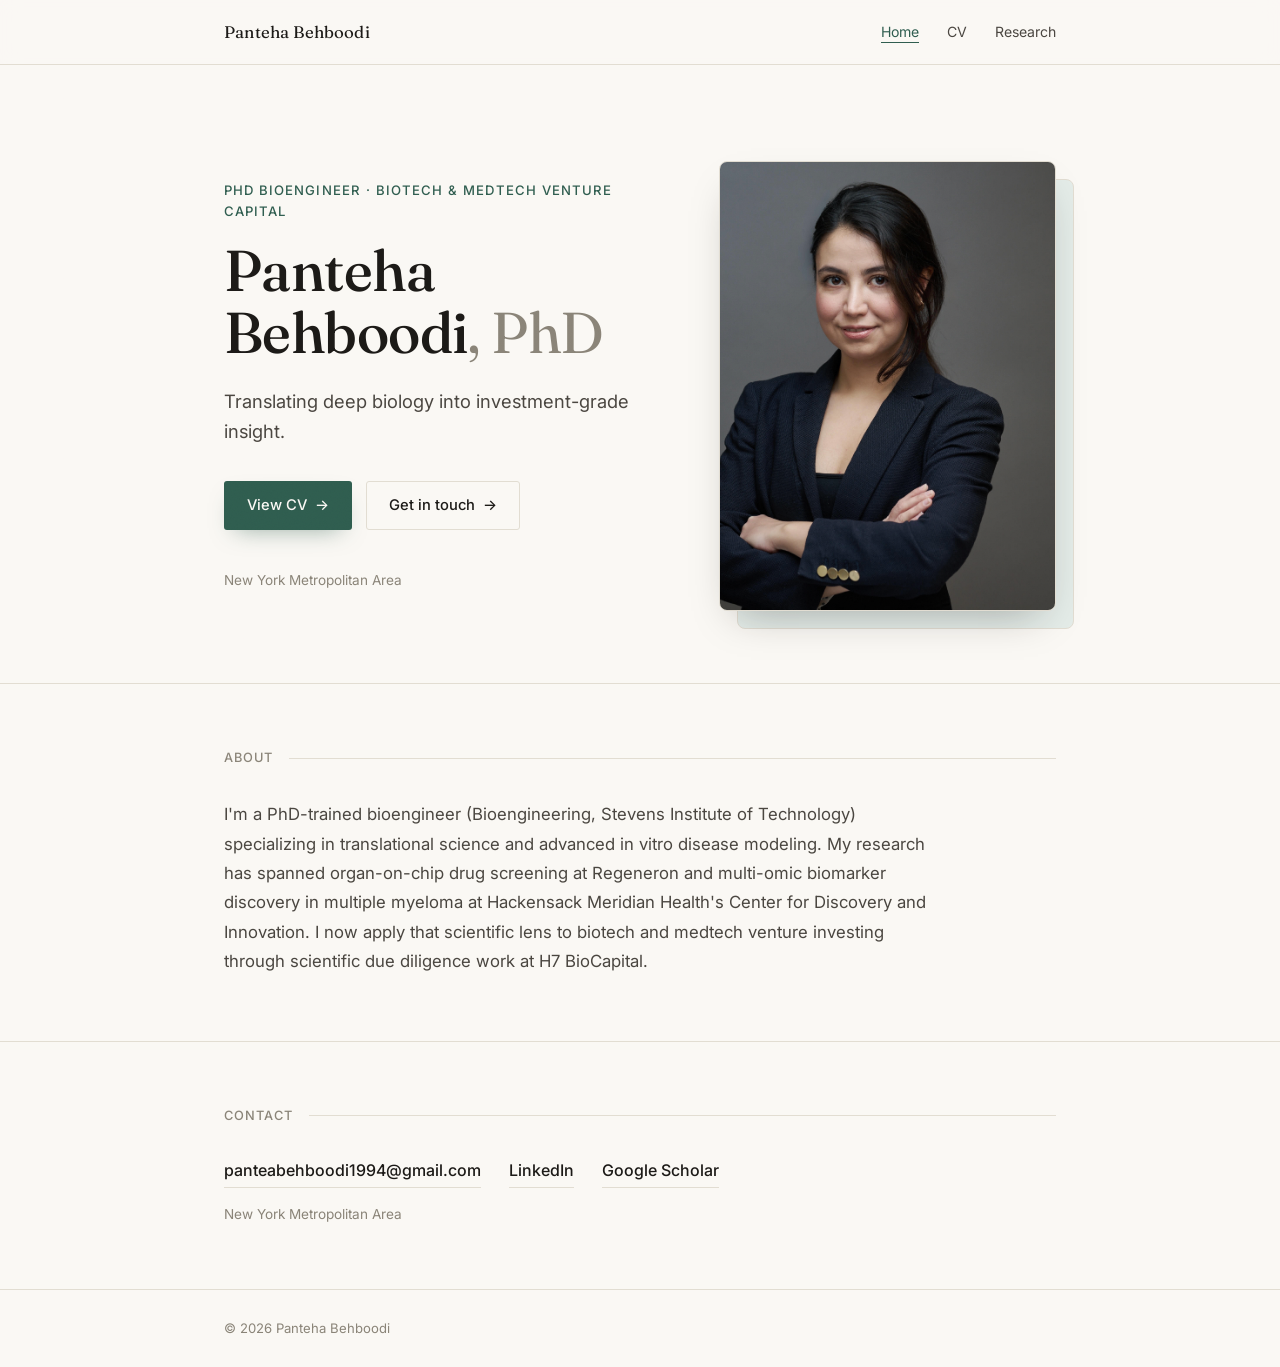
==== commit 42c69f46: "Restructure into Home / CV / Research pages, tailor toward VC roles Splits the single scrolling page" ====
--- a/index.html
+++ b/index.html
@@ -4,51 +4,45 @@
 <meta charset="UTF-8">
 <meta name="viewport" content="width=device-width, initial-scale=1.0">
 <title>Panteha Behboodi, PhD</title>
-<meta name="description" content="Panteha Behboodi, PhD — Bioengineer and translational scientist specializing in organ-on-chip systems, multi-omic data analysis, and biotech research.">
+<meta name="description" content="Panteha Behboodi, PhD — bioengineer applying translational science and scientific due diligence to biotech and medtech venture investing.">
 <link rel="icon" href="data:image/svg+xml,%3Csvg xmlns='http://www.w3.org/2000/svg' viewBox='0 0 64 64'%3E%3Crect width='64' height='64' rx='14' fill='%232f5d4f'/%3E%3Ctext x='32' y='43' font-family='Georgia,serif' font-size='30' fill='%23faf8f4' text-anchor='middle'%3EPB%3C/text%3E%3C/svg%3E">
 <link rel="preconnect" href="https://fonts.googleapis.com">
 <link rel="preconnect" href="https://fonts.gstatic.com" crossorigin>
 <link href="https://fonts.googleapis.com/css2?family=Fraunces:opsz,wght@9..144,400;9..144,500;9..144,600&family=Inter:wght@400;500;600&display=swap" rel="stylesheet">
 <link rel="stylesheet" href="css/style.css">
 </head>
-<body>
+<body data-page="home">
 
 <div class="noise-overlay" aria-hidden="true"></div>
 <div class="scroll-progress" aria-hidden="true"><span></span></div>
 
 <header class="site-header">
   <div class="wrap header-inner">
-    <a href="#top" class="logo">Panteha Behboodi</a>
+    <a href="index.html" class="logo">Panteha Behboodi</a>
     <nav class="main-nav">
       <button class="nav-toggle" aria-label="Toggle navigation" aria-expanded="false">
         <span></span><span></span><span></span>
       </button>
       <ul class="nav-links">
-        <li><a href="#about">About</a></li>
-        <li><a href="#experience">Experience</a></li>
-        <li><a href="#research">Research</a></li>
-        <li><a href="#publications">Publications</a></li>
-        <li><a href="#skills">Skills</a></li>
-        <li><a href="#contact">Contact</a></li>
+        <li><a href="index.html" data-page="home">Home</a></li>
+        <li><a href="cv.html" data-page="cv">CV</a></li>
+        <li><a href="research.html" data-page="research">Research</a></li>
       </ul>
     </nav>
   </div>
 </header>
 
-<main id="top">
+<main>
 
   <!-- HERO -->
   <section class="hero">
     <div class="wrap hero-inner">
       <div class="hero-text">
-        <p class="hero-eyebrow">Bioengineer &middot; Translational Scientist</p>
+        <p class="hero-eyebrow">PhD Bioengineer &middot; Biotech &amp; Medtech Venture Capital</p>
         <h1>Panteha Behboodi<span class="cred">, PhD</span></h1>
-        <p class="hero-lede">
-          I build advanced in&nbsp;vitro and microphysiological models — and mine the multi-omic data
-          they generate — to turn complex human biology into decisions that move therapies forward.
-        </p>
+        <p class="hero-lede">Translating deep biology into investment-grade insight.</p>
         <div class="hero-actions">
-          <a href="#experience" class="btn btn-primary">View my work</a>
+          <a href="cv.html" class="btn btn-primary">View CV</a>
           <a href="#contact" class="btn btn-ghost">Get in touch</a>
         </div>
         <p class="hero-location">New York Metropolitan Area</p>
@@ -65,234 +59,24 @@
   <!-- ABOUT -->
   <section id="about" class="section about">
     <div class="wrap">
-      <p class="section-label">01 — About</p>
+      <p class="section-label">About</p>
       <div class="about-grid">
         <p class="about-text">
-          I'm a PhD-trained bioengineer with a focus on translational science, advanced
-          in&nbsp;vitro models, and data-driven biological evaluation. My work spans organ-on-chip
-          platforms, functional genomics, and multi-omic data integration &mdash; from engineering
-          3D microfluidic disease models at the bench to mining large patient datasets for
-          prognostic biomarkers and therapeutic targets.
+          I'm a PhD-trained bioengineer (Bioengineering, Stevens Institute of Technology)
+          specializing in translational science and advanced in&nbsp;vitro disease modeling.
+          My research has spanned organ-on-chip drug screening at Regeneron and multi-omic
+          biomarker discovery in multiple myeloma at Hackensack Meridian Health's Center for
+          Discovery and Innovation. I now apply that scientific lens to biotech and medtech
+          venture investing through scientific due diligence work at H7 BioCapital.
         </p>
-        <p class="about-text">
-          Across academic, industry, and postdoctoral settings, I've learned to move fluidly
-          between generating experimental data and communicating what it means &mdash; to
-          clinicians, statisticians, and non-technical stakeholders alike. I'm currently
-          expanding that translational lens into biotech and medtech investment through
-          scientific due diligence work.
-        </p>
-      </div>
-    </div>
-  </section>
-
-  <!-- EXPERIENCE -->
-  <section id="experience" class="section experience">
-    <div class="wrap">
-      <p class="section-label">02 — Experience</p>
-      <ol class="timeline">
-
-        <li class="timeline-item">
-          <div class="timeline-when">
-            <span class="timeline-date">Mar 2026 — Present</span>
-          </div>
-          <div class="timeline-body">
-            <h3>Business Development Fellow</h3>
-            <p class="timeline-org">H7 BioCapital &middot; Remote</p>
-            <ul>
-              <li>Conduct scientific due diligence on healthcare opportunities, evaluating intellectual property, competitive landscape, and market potential to support biotech and medtech investment decisions.</li>
-            </ul>
-          </div>
-        </li>
-
-        <li class="timeline-item">
-          <div class="timeline-when">
-            <span class="timeline-date">May 2024 — Present</span>
-          </div>
-          <div class="timeline-body">
-            <h3>Postdoctoral Fellow, Genomics</h3>
-            <p class="timeline-org">Center for Discovery and Innovation (CDI), Hackensack Meridian Health</p>
-            <ul>
-              <li>Direct large-scale epigenetic analysis of ~150 multiple myeloma patient samples, integrating methylation, copy-number, and gene-expression data to identify prognostic biomarkers and therapeutic liabilities.</li>
-              <li>Use allele-specific methylation mapping and multiplexed CRISPR mutagenesis to identify functional SNPs at post-GWAS cancer and autoimmune risk loci.</li>
-              <li>Established a framework linking inherited genetic predisposition to clinical progression in myeloma, showing acquired epigenetic changes at risk loci drive tumor evolution.</li>
-              <li>Elucidated epigenetic pathways underlying PFOS-induced multiple myeloma susceptibility in exposed plasma cells.</li>
-              <li>Synthesize findings into manuscripts, grant proposals, and conference presentations; collaborate closely with clinicians, statisticians, and external academic partners.</li>
-            </ul>
-          </div>
-        </li>
-
-        <li class="timeline-item">
-          <div class="timeline-when">
-            <span class="timeline-date">Jan 2023 — Aug 2023</span>
-          </div>
-          <div class="timeline-body">
-            <h3>PhD R&amp;D Co-Op, Human Systems</h3>
-            <p class="timeline-org">Regeneron Pharmaceuticals</p>
-            <ul>
-              <li>Developed a 3D microfluidic Liver-Chip for disease modeling and drug screening in MAFLD and MASH, measuring liver enzymes and disease-relevant biomarkers.</li>
-              <li>Validated physiological relevance of the chip via LPS-mediated inflammatory response.</li>
-              <li>Screened a lipid nanoparticle (LNP)-encapsulated siRNA therapeutic candidate, assessing target gene knockdown, pathway modulation, and beneficial effects on the disease model.</li>
-              <li>Generated and analyzed experimental datasets that informed go/no-go decisions, communicating results to stakeholders through concise slide decks and data summaries.</li>
-            </ul>
-          </div>
-        </li>
-
-        <li class="timeline-item">
-          <div class="timeline-when">
-            <span class="timeline-date">Sep 2019 — May 2025</span>
-          </div>
-          <div class="timeline-body">
-            <h3>PhD Researcher, Organ-on-Chip Lab</h3>
-            <p class="timeline-org">Stevens Institute of Technology</p>
-            <ul>
-              <li>Discovered osteoblast-driven signaling mechanisms in the bone marrow microenvironment that promote multiple myeloma proliferation and therapy resistance, using integrated transcriptomic and proteomic profiling.</li>
-              <li>Developed a 3D microfluidic model simulating ascites-induced pressure in ovarian cancer, linked to elevated metastatic risk.</li>
-              <li>Enhanced NK cell cytotoxicity for adoptive cell therapy in multiple myeloma by modulating interactions between myeloma cells and non-hematopoietic stromal cells.</li>
-              <li>Regularly presented findings to technical and non-technical audiences, from lab meetings to national conferences.</li>
-            </ul>
-          </div>
-        </li>
-
-      </ol>
-    </div>
-  </section>
-
-  <!-- RESEARCH / EDUCATION -->
-  <section id="research" class="section research">
-    <div class="wrap">
-      <p class="section-label">03 — Education &amp; Honors</p>
-      <div class="research-grid">
-
-        <div class="education-col">
-          <h3 class="col-heading">Education</h3>
-
-          <div class="edu-item">
-            <p class="edu-degree">PhD, Bioengineering</p>
-            <p class="edu-school">Stevens Institute of Technology, Hoboken, NJ &middot; 2025</p>
-            <p class="edu-thesis">
-              Thesis: <em>"Optimizing multiple myeloma treatment approaches by elucidating
-              tumor&ndash;stroma interactions in the bone marrow microenvironment."</em>
-              Identified key signaling pathways enhancing drug resistance in MM within the
-              bone marrow microenvironment and optimized therapeutic approaches.
-            </p>
-          </div>
-
-          <div class="edu-item">
-            <p class="edu-degree">MSc, Materials Science and Engineering</p>
-            <p class="edu-school">Sharif University of Technology, Tehran, Iran &middot; 2019</p>
-            <p class="edu-thesis">
-              Thesis: <em>"Design, Fabrication, and Improvement of Mechanical Properties and
-              Biocompatibility of Hydroxyapatite-Chitosan Scaffold for Bone Tissue Engineering
-              Applications."</em>
-            </p>
-          </div>
-
-          <div class="edu-item">
-            <p class="edu-degree">BSc, Materials Science and Engineering</p>
-            <p class="edu-school">Sharif University of Technology, Tehran, Iran &middot; 2017</p>
-            <p class="edu-thesis">
-              Thesis: <em>"Development and Mechanical Properties of Bimodal Microstructures in
-              Low Carbon Steel."</em>
-            </p>
-          </div>
-        </div>
-
-        <div class="honors-col">
-          <h3 class="col-heading">Honors &amp; Awards</h3>
-          <ul class="honors-list">
-            <li>
-              <span class="honor-title">$50,000 Research Grant</span>
-              <span class="honor-detail">New Jersey Health Foundation, for &ldquo;Understanding the Interactions Between Multiple Myeloma Cells and Osteoblasts to Optimize Treatment Approaches&rdquo; (Grant #PC 238-25)</span>
-            </li>
-            <li>
-              <span class="honor-title">Runner-Up, 1-Minute Thesis Pitch Award</span>
-              <span class="honor-detail">Johnson &amp; Johnson Engineering Showcase, 2025</span>
-            </li>
-            <li>
-              <span class="honor-title">Provost Fellowship</span>
-              <span class="honor-detail">Stevens Institute of Technology &mdash; the university's most prestigious PhD scholarship</span>
-            </li>
-            <li>
-              <span class="honor-title">Science Alliance Leadership Training (SALT)</span>
-              <span class="honor-detail">New York Academy of Sciences, 2022 &mdash; selected participant, leadership development workshop</span>
-            </li>
-          </ul>
-        </div>
-
-      </div>
-    </div>
-  </section>
-
-  <!-- PUBLICATIONS -->
-  <section id="publications" class="section publications">
-    <div class="wrap">
-      <p class="section-label">04 — Publications &amp; Presentations</p>
-
-      <h3 class="col-heading">Peer-Reviewed Publications</h3>
-      <ul class="pub-list">
-        <li>Alshehri S, Pavlovi&#269; T, Farsinejad S, <strong>Behboodi P</strong>, et al. <em>Extracellular Matrix Modulates Outgrowth Dynamics in Ovarian Cancer.</em> Advanced Biology, 2022.</li>
-        <li>Arab M, <strong>Behboodi P</strong>, et al. <em>Enhanced Mechanical Properties and Biocompatibility of Hydroxyapatite Scaffolds by Magnesium and Titanium Oxides for Bone Tissue Applications.</em> Heliyon, 2024.</li>
-        <li>Iwanicki M, Pavlovic T, <strong>Behboodi P</strong>. <em>Engineering Approaches in Ovarian Cancer Cell Culture.</em> Engineering and Physical Approaches to Cancer, Current Cancer Research, Springer, Cham, 2023.</li>
-        <li>Bokaii Hosseini Z, Rajabi F, Morovatshoar R, Ashrafpour M, <strong>Behboodi P</strong>, et al. <em>Downregulation of LPAR1 Promotes Invasive Behavior in Papillary Thyroid Carcinoma Cells.</em> Cancer Informatics, 2024.</li>
-        <li>Aziz M, <strong>Behboodi P</strong>, Lee W. <em>Assessing Natural Killer Cell Cytotoxicity Against Multiple Myeloma Cells with IL-6 and sIL-6R.</em> Journal of Student Research, 2024.</li>
-      </ul>
-
-      <h3 class="col-heading col-heading-spaced">Selected Conferences &amp; Presentations</h3>
-      <ul class="pub-list">
-        <li><strong>Behboodi P</strong>, et al. <em>MACROD2 and CDKN2A in multiple myeloma: insights to germline susceptibility and cytogenetic risk from long-read Nanopore sequencing.</em> ASCO Annual Meeting, Chicago, May 2026.</li>
-        <li><strong>Behboodi P</strong>, et al. <em>Effects of PFAS on DNA methylation at human cancer susceptibility loci.</em> ASHG Annual Meeting, Boston, October 2025.</li>
-        <li><strong>Behboodi P</strong>, et al. <em>Optimizing multiple myeloma treatment approaches by elucidating tumor-stroma interactions in the bone marrow microenvironment.</em> AACR Annual Meeting, Chicago, IL, April 2025.</li>
-        <li><strong>Behboodi P</strong>, et al. <em>Optimizing Multiple Myeloma Treatment.</em> Johnson &amp; Johnson Engineering Showcase (Poster), New Brunswick, NJ, April 2025.</li>
-        <li>Chim SM, Howell K, ..., <strong>Behboodi P</strong>, et al. <em>Development of Human Systems for genetic disease modeling, drug development and new biology.</em> Human Systems, VelociGene, Regeneron Pharmaceuticals Inc., Tarrytown, NY, 2023.</li>
-        <li>Castano A, Rigo M, ..., <strong>Behboodi P</strong>, et al. <em>Allele-specific methylation mapping and CRISPR mutagenesis identify functional chromatin-regulating SNPs (rSNPs) in disease risk loci.</em> Genetics and Epigenomics Research Conference, CDI &amp; Hackensack Meridian Health, NJ, 2024.</li>
-        <li>Alshehri S, Pavlovi&#269; T, ..., <strong>Behboodi P</strong>, et al. <em>Extracellular Matrix Modulates Outgrowth Dynamics in Ovarian Cancer.</em> 48th Annual Northeast Bioengineering Conference, Columbia University, NY, 2022.</li>
-      </ul>
-
-      <p class="pub-link">
-        <a href="#" id="scholar-link">View full publication list on Google Scholar</a>
-      </p>
-    </div>
-  </section>
-
-  <!-- SKILLS -->
-  <section id="skills" class="section skills">
-    <div class="wrap">
-      <p class="section-label">05 — Skills</p>
-      <div class="skills-grid">
-
-        <div class="skill-card">
-          <h3>Disease Modeling &amp; Cell Biology</h3>
-          <p>Human organ-chips and organoids, immortalized and primary cell culture, 2D/3D co-culture assays, tumor microenvironment modeling, NK cell isolation and cytotoxicity assays, cell therapy, cell sorting and flow cytometry.</p>
-        </div>
-
-        <div class="skill-card">
-          <h3>Molecular &amp; Genomic Techniques</h3>
-          <p>NGS and RNA-sequencing, methylation quantification (IGV, QUMA), CRISPR-based gene editing, RNAi, lentiviral transduction, plasmid cloning, PCR, Western blotting, ELISA, Luminex, MSD, ICC, confocal microscopy.</p>
-        </div>
-
-        <div class="skill-card">
-          <h3>Computational &amp; Data Analysis</h3>
-          <p>R and Python for RNA-seq and multi-omic analysis, data mining using TCGA, GTEx, and GEO, biomarker and pathway analysis, electronic lab notebooks (ELN).</p>
-        </div>
-
-        <div class="skill-card">
-          <h3>Translational &amp; Strategic Insight</h3>
-          <p>Preclinical efficacy and toxicity assessment, target and biomarker evaluation, patient-stratification strategy, scientific due diligence, competitive landscape analysis, and cross-functional scientific communication.</p>
-        </div>
-
       </div>
     </div>
   </section>
 
   <!-- CONTACT -->
   <section id="contact" class="section contact">
-    <div class="wrap contact-inner">
-      <p class="section-label">06 — Contact</p>
-      <h2>Let's talk.</h2>
-      <p class="contact-lede">
-        Open to conversations about biotech investment, translational research, and
-        organ-on-chip science. Reach out any time.
-      </p>
+    <div class="wrap">
+      <p class="section-label">Contact</p>
       <div class="contact-links">
         <a href="mailto:panteabehboodi1994@gmail.com" class="contact-link">panteabehboodi1994@gmail.com</a>
         <a href="#" id="linkedin-link" class="contact-link">LinkedIn</a>
--- a/css/style.css
+++ b/css/style.css
@@ -351,18 +351,6 @@
   background: var(--line);
 }
 
-.col-heading {
-  font-family: var(--font-sans);
-  font-size: 0.78rem;
-  letter-spacing: 0.06em;
-  text-transform: uppercase;
-  color: var(--accent);
-  font-weight: 600;
-  margin-bottom: 18px;
-}
-
-.col-heading-spaced { margin-top: 44px; }
-
 /* ============================
    About
 ============================ */
@@ -379,140 +367,61 @@
 }
 
 /* ============================
-   Experience / Timeline
-============================ */
-.timeline {
-  display: flex;
-  flex-direction: column;
-  gap: 44px;
-}
-
-.timeline-item {
-  display: grid;
-  grid-template-columns: 180px 1fr;
-  gap: 28px;
-  padding-bottom: 40px;
-  border-bottom: 1px solid var(--line);
-  transition: opacity 0.2s ease;
-}
-
-.timeline-item:last-child {
-  border-bottom: none;
-  padding-bottom: 0;
-}
-
-.timeline-when {
-  position: relative;
-  padding-left: 18px;
-}
-
-.timeline-when::before {
-  content: '';
-  position: absolute;
-  left: 0;
-  top: 6px;
-  width: 8px;
-  height: 8px;
-  border-radius: 50%;
-  background: var(--accent);
-}
-
-.timeline-date {
+   Page header (CV / Research)
+============================ */
+.page-header {
+  padding: 72px 0 48px;
+}
+
+.page-header h1 {
+  font-size: clamp(2rem, 5vw, 2.8rem);
+  letter-spacing: -0.01em;
+}
+
+.page-lede {
+  margin-top: 16px;
+  max-width: 620px;
+  font-size: 1.08rem;
+  color: var(--ink-soft);
+  line-height: 1.7;
+}
+
+.cv-actions {
+  margin-top: 30px;
+  display: flex;
+  gap: 14px;
+  flex-wrap: wrap;
+}
+
+/* ============================
+   CV embed
+============================ */
+.cv-preview {
+  padding-top: 0;
+  border-top: none;
+}
+
+.cv-embed {
+  width: 100%;
+  height: 70vh;
+  min-height: 420px;
+  border-radius: 8px;
+  overflow: hidden;
+  border: 1px solid var(--line);
+  box-shadow: 0 18px 40px -22px rgba(28, 26, 23, 0.35);
+}
+
+.cv-embed iframe {
+  width: 100%;
+  height: 100%;
+  border: none;
+  display: block;
+}
+
+.cv-fallback {
+  margin-top: 14px;
   font-size: 0.85rem;
   color: var(--ink-faint);
-  font-weight: 500;
-}
-
-.timeline-body h3 {
-  font-size: 1.28rem;
-  margin-bottom: 4px;
-}
-
-.timeline-org {
-  font-size: 0.95rem;
-  color: var(--accent);
-  margin-bottom: 16px;
-  font-weight: 500;
-}
-
-.timeline-body ul {
-  display: flex;
-  flex-direction: column;
-  gap: 10px;
-}
-
-.timeline-body li {
-  position: relative;
-  padding-left: 18px;
-  color: var(--ink-soft);
-  font-size: 0.98rem;
-  line-height: 1.6;
-}
-
-.timeline-body li::before {
-  content: '';
-  position: absolute;
-  left: 0;
-  top: 0.65em;
-  width: 5px;
-  height: 5px;
-  border-radius: 50%;
-  background: var(--accent);
-  opacity: 0.55;
-}
-
-/* ============================
-   Research / Education / Honors
-============================ */
-.research-grid {
-  display: grid;
-  grid-template-columns: 1.2fr 1fr;
-  gap: 56px;
-}
-
-.edu-item {
-  margin-bottom: 30px;
-}
-
-.edu-item:last-child { margin-bottom: 0; }
-
-.edu-degree {
-  font-family: var(--font-serif);
-  font-size: 1.1rem;
-  margin-bottom: 3px;
-}
-
-.edu-school {
-  font-size: 0.9rem;
-  color: var(--accent);
-  margin-bottom: 8px;
-  font-weight: 500;
-}
-
-.edu-thesis {
-  font-size: 0.92rem;
-  color: var(--ink-soft);
-  line-height: 1.6;
-}
-
-.honors-list {
-  display: flex;
-  flex-direction: column;
-  gap: 22px;
-}
-
-.honor-title {
-  display: block;
-  font-weight: 600;
-  font-size: 0.98rem;
-  margin-bottom: 4px;
-}
-
-.honor-detail {
-  display: block;
-  font-size: 0.9rem;
-  color: var(--ink-soft);
-  line-height: 1.55;
 }
 
 /* ============================
@@ -574,71 +483,64 @@
 }
 
 /* ============================
-   Skills
-============================ */
-.skills-grid {
-  display: grid;
-  grid-template-columns: repeat(2, 1fr);
-  gap: 20px;
-}
-
-.skill-card {
-  background: var(--card-bg);
-  border: 1px solid var(--line);
-  border-radius: 6px;
-  padding: 28px;
-  transition: transform 0.22s ease, box-shadow 0.22s ease, border-color 0.22s ease;
-}
-
-.skill-card:hover {
-  transform: translateY(-4px);
-  border-color: var(--accent);
-  box-shadow: 0 16px 32px -18px rgba(28, 26, 23, 0.25);
-}
-
-.skill-card h3 {
-  font-size: 1rem;
-  font-family: var(--font-sans);
-  font-weight: 600;
-  margin-bottom: 12px;
+   Working Papers / Works in Progress
+============================ */
+.paper-list {
+  display: flex;
+  flex-direction: column;
+  gap: 26px;
+}
+
+.paper-item {
+  padding-left: 18px;
+  border-left: 2px solid var(--accent);
+}
+
+.paper-item.is-progress {
+  border-left-color: var(--line);
+}
+
+.paper-title {
+  font-family: var(--font-serif);
+  font-size: 1.08rem;
+  line-height: 1.4;
+  margin-bottom: 6px;
+}
+
+.paper-meta {
+  font-size: 0.88rem;
+  color: var(--ink-faint);
+}
+
+.paper-link {
+  display: inline-flex;
+  align-items: center;
+  gap: 6px;
+  margin-top: 10px;
+  font-size: 0.85rem;
+  font-weight: 500;
   color: var(--accent);
-}
-
-.skill-card p {
-  font-size: 0.92rem;
-  color: var(--ink-soft);
-  line-height: 1.65;
+  border-bottom: 1px solid var(--accent);
+  padding-bottom: 1px;
+}
+
+.paper-link::after {
+  content: '\2192';
+  transition: transform 0.18s ease;
+}
+
+.paper-link:hover::after {
+  transform: translateX(3px);
 }
 
 /* ============================
    Contact
 ============================ */
-.contact {
-  background: var(--bg-alt);
-}
-
-.contact-inner {
-  text-align: left;
-}
-
-.contact h2 {
-  font-size: clamp(1.8rem, 4vw, 2.6rem);
-  margin-bottom: 14px;
-}
-
-.contact-lede {
-  max-width: 480px;
-  color: var(--ink-soft);
-  font-size: 1.02rem;
-  line-height: 1.65;
-  margin-bottom: 32px;
-}
-
 .contact-links {
   display: flex;
   gap: 28px;
   flex-wrap: wrap;
-  margin-bottom: 28px;
+  margin-bottom: 16px;
 }
 
 .contact-link {
@@ -706,18 +608,13 @@
     padding: 16px var(--gutter);
   }
 
-  .timeline-item {
-    grid-template-columns: 1fr;
-    gap: 10px;
-  }
-
-  .research-grid {
-    grid-template-columns: 1fr;
-    gap: 48px;
-  }
-
-  .skills-grid {
-    grid-template-columns: 1fr;
+  .page-header {
+    padding: 48px 0 36px;
+  }
+
+  .cv-embed {
+    height: 60vh;
+    min-height: 320px;
   }
 
   .hero {
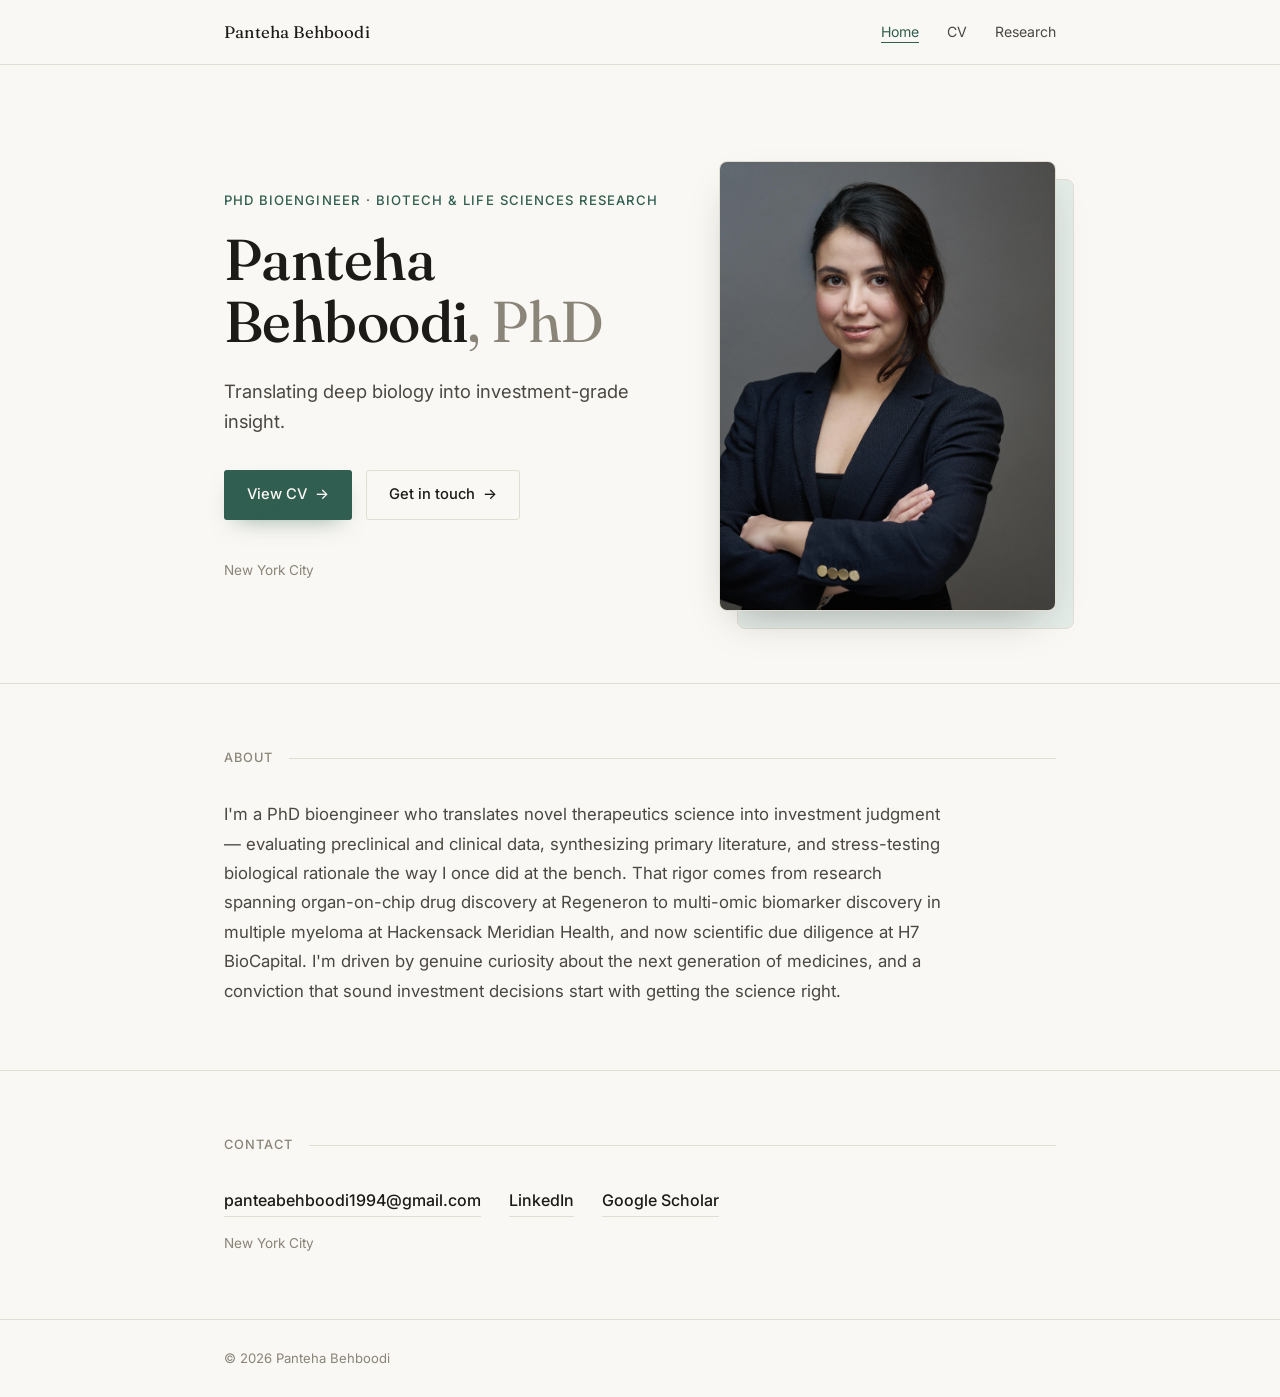
==== commit 0865bbf3: "Sharpen Home page copy for biotech investment roles Rewrites the About paragraph to be more direct a" ====
--- a/index.html
+++ b/index.html
@@ -38,14 +38,14 @@
   <section class="hero">
     <div class="wrap hero-inner">
       <div class="hero-text">
-        <p class="hero-eyebrow">PhD Bioengineer &middot; Biotech &amp; Medtech Venture Capital</p>
+        <p class="hero-eyebrow">PhD Bioengineer &middot; Biotech &amp; Life Sciences Research</p>
         <h1>Panteha Behboodi<span class="cred">, PhD</span></h1>
         <p class="hero-lede">Translating deep biology into investment-grade insight.</p>
         <div class="hero-actions">
           <a href="cv.html" class="btn btn-primary">View CV</a>
           <a href="#contact" class="btn btn-ghost">Get in touch</a>
         </div>
-        <p class="hero-location">New York Metropolitan Area</p>
+        <p class="hero-location">New York City</p>
       </div>
       <div class="hero-photo-wrap">
         <div class="hero-photo-frame" aria-hidden="true"></div>
@@ -62,12 +62,14 @@
       <p class="section-label">About</p>
       <div class="about-grid">
         <p class="about-text">
-          I'm a PhD-trained bioengineer (Bioengineering, Stevens Institute of Technology)
-          specializing in translational science and advanced in&nbsp;vitro disease modeling.
-          My research has spanned organ-on-chip drug screening at Regeneron and multi-omic
-          biomarker discovery in multiple myeloma at Hackensack Meridian Health's Center for
-          Discovery and Innovation. I now apply that scientific lens to biotech and medtech
-          venture investing through scientific due diligence work at H7 BioCapital.
+          I'm a PhD bioengineer who translates novel therapeutics science into investment
+          judgment &mdash; evaluating preclinical and clinical data, synthesizing primary
+          literature, and stress-testing biological rationale the way I once did at the
+          bench. That rigor comes from research spanning organ-on-chip drug discovery at
+          Regeneron to multi-omic biomarker discovery in multiple myeloma at Hackensack
+          Meridian Health, and now scientific due diligence at H7 BioCapital. I'm driven by
+          genuine curiosity about the next generation of medicines, and a conviction that
+          sound investment decisions start with getting the science right.
         </p>
       </div>
     </div>
@@ -82,7 +84,7 @@
         <a href="#" id="linkedin-link" class="contact-link">LinkedIn</a>
         <a href="#" id="scholar-link-2" class="contact-link">Google Scholar</a>
       </div>
-      <p class="contact-location">New York Metropolitan Area</p>
+      <p class="contact-location">New York City</p>
     </div>
   </section>
 
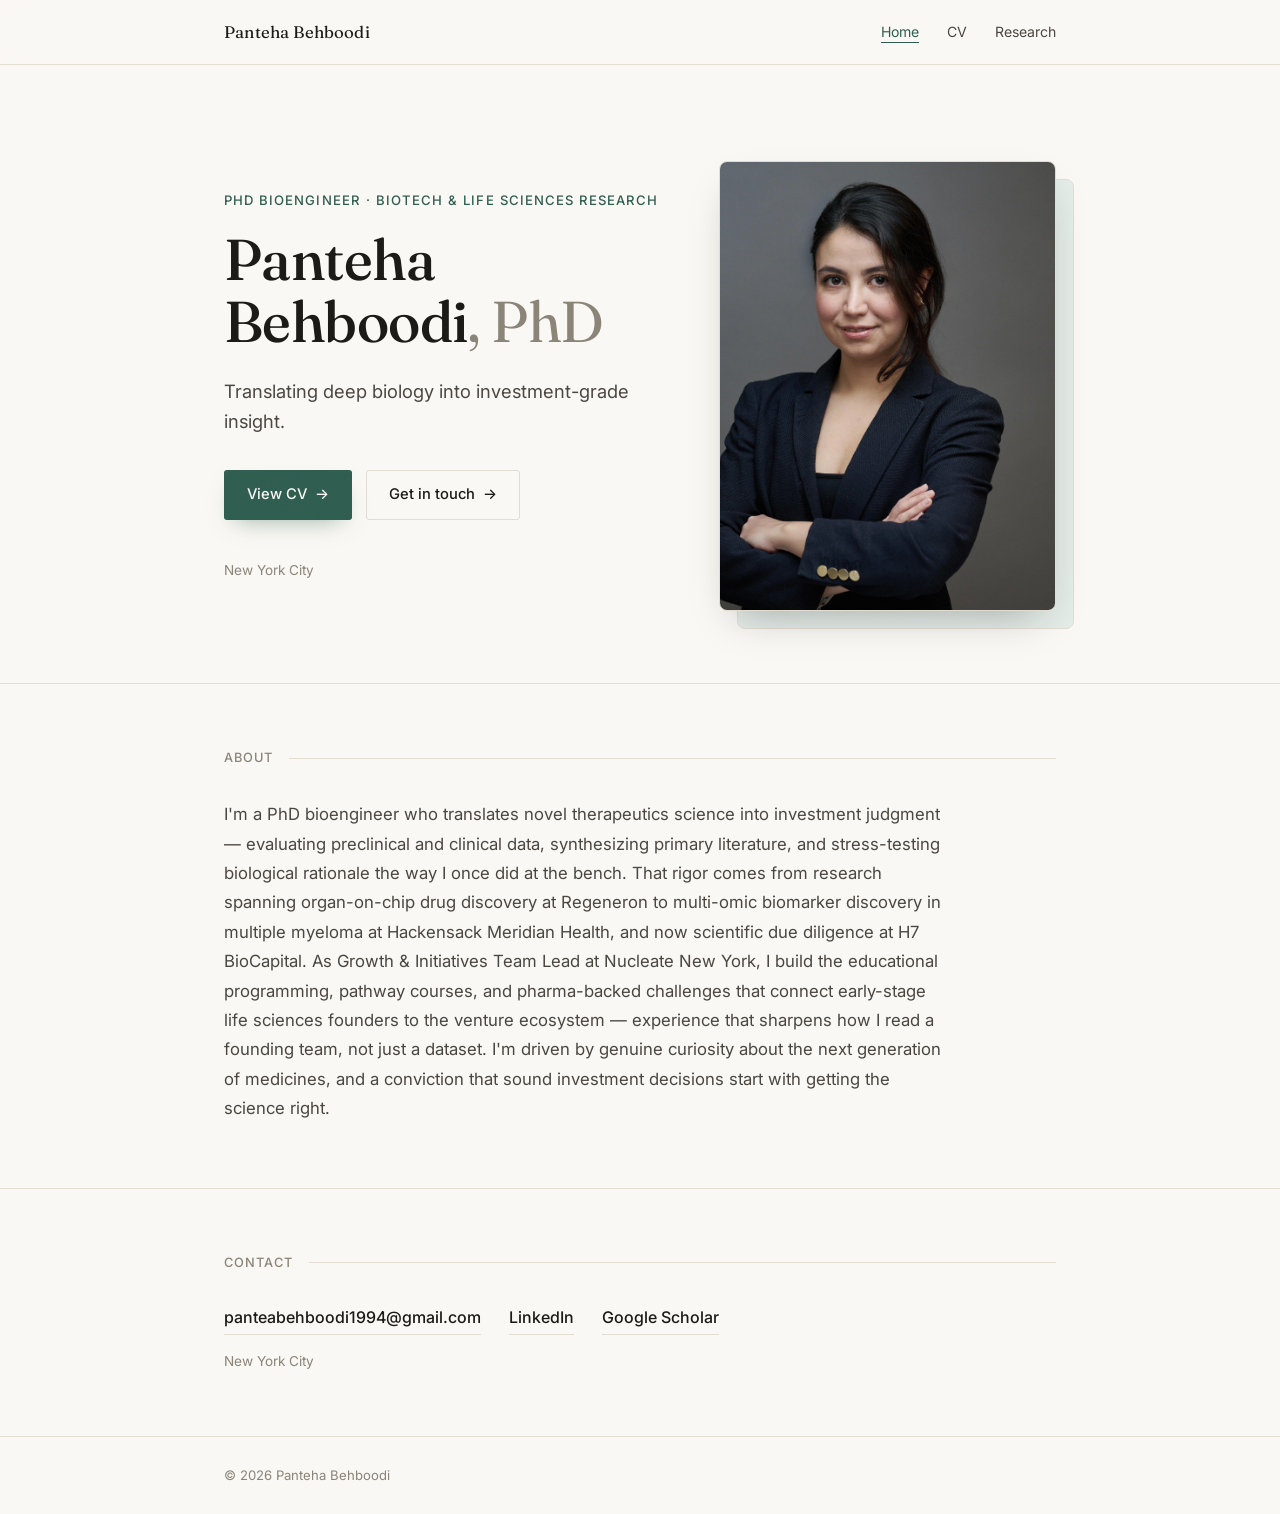
==== commit f472cc5c: "Add Nucleate New York leadership to Home page About section Weaves in the Growth & Initiatives Team " ====
--- a/index.html
+++ b/index.html
@@ -67,7 +67,11 @@
           literature, and stress-testing biological rationale the way I once did at the
           bench. That rigor comes from research spanning organ-on-chip drug discovery at
           Regeneron to multi-omic biomarker discovery in multiple myeloma at Hackensack
-          Meridian Health, and now scientific due diligence at H7 BioCapital. I'm driven by
+          Meridian Health, and now scientific due diligence at H7 BioCapital. As Growth
+          &amp; Initiatives Team Lead at Nucleate New York, I build the educational
+          programming, pathway courses, and pharma-backed challenges that connect
+          early-stage life sciences founders to the venture ecosystem &mdash; experience
+          that sharpens how I read a founding team, not just a dataset. I'm driven by
           genuine curiosity about the next generation of medicines, and a conviction that
           sound investment decisions start with getting the science right.
         </p>
--- a/css/style.css
+++ b/css/style.css
@@ -456,6 +456,22 @@
 .pub-list strong {
   color: var(--ink);
   font-weight: 600;
+}
+
+.pub-list a {
+  color: var(--accent);
+  border-bottom: 1px solid transparent;
+  transition: border-color 0.15s ease;
+}
+
+.pub-list a:hover {
+  border-bottom-color: var(--accent);
+}
+
+.pub-note {
+  margin-top: 10px;
+  font-size: 0.82rem;
+  color: var(--ink-faint);
 }
 
 .pub-link {
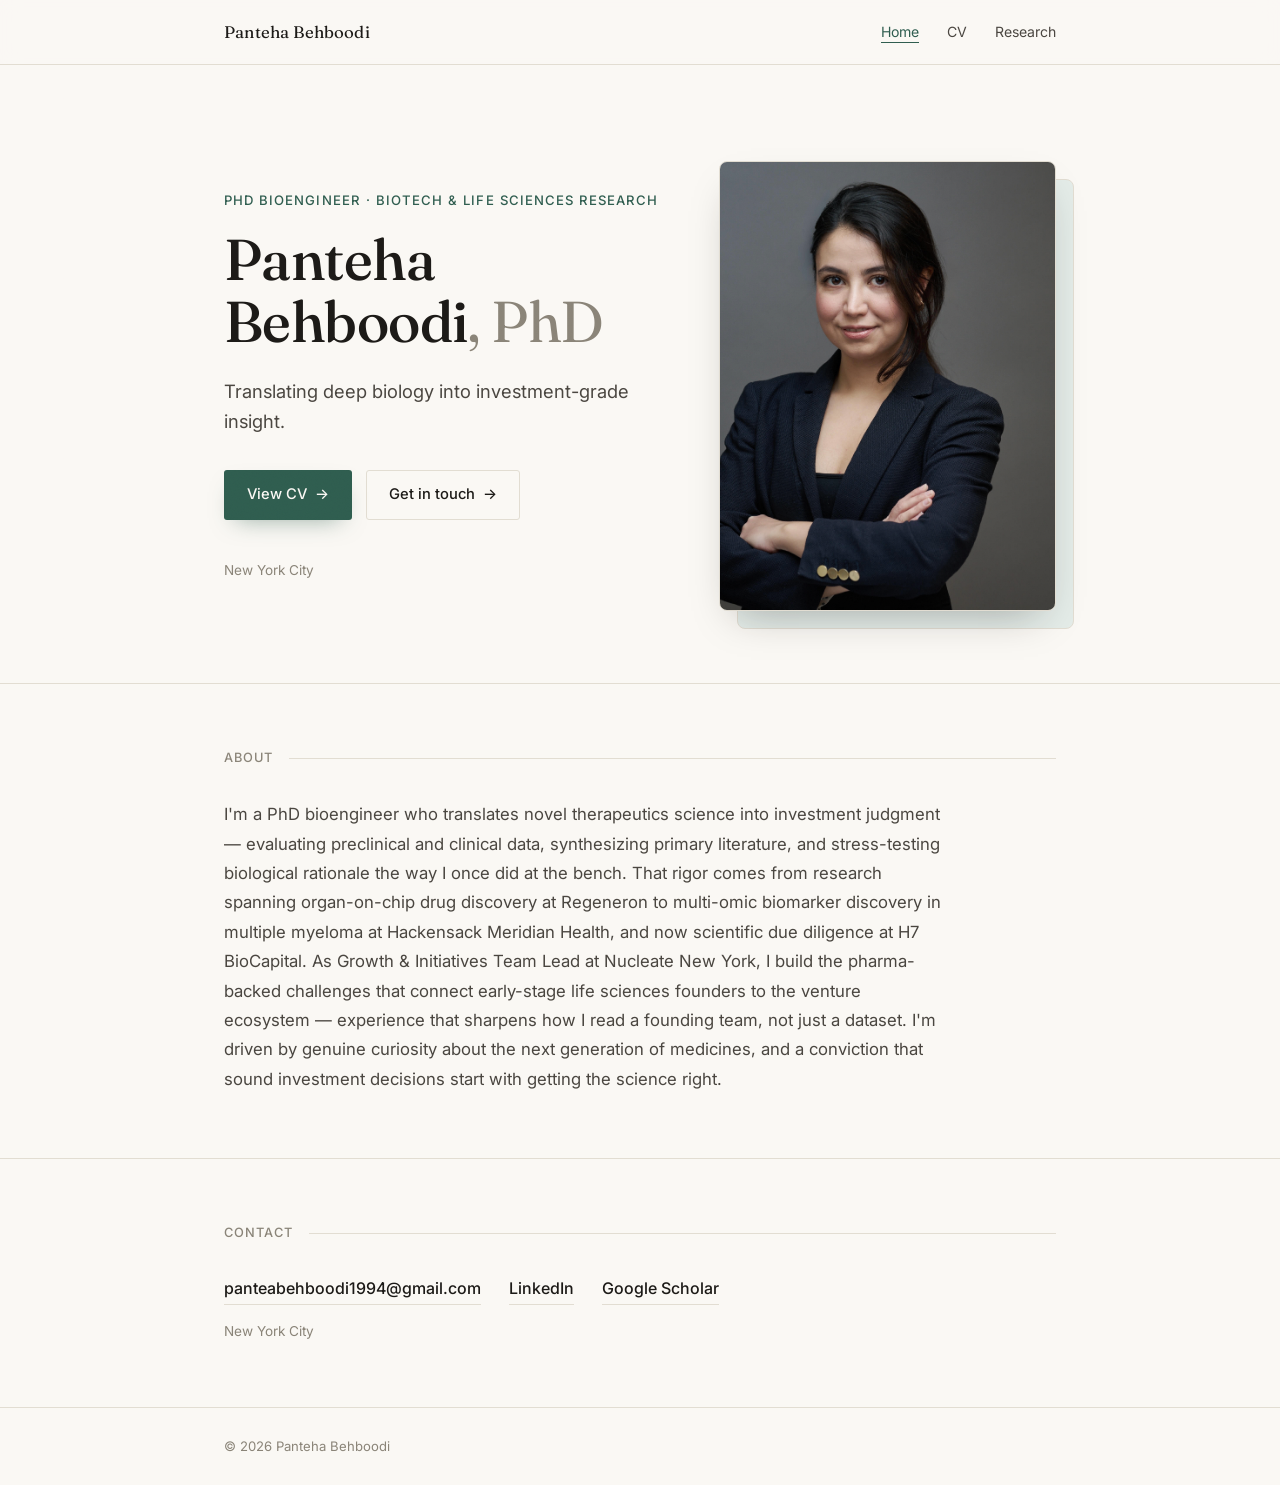
==== commit 1e820a74: "Trim Nucleate sentence in About section" ====
--- a/index.html
+++ b/index.html
@@ -68,8 +68,8 @@
           bench. That rigor comes from research spanning organ-on-chip drug discovery at
           Regeneron to multi-omic biomarker discovery in multiple myeloma at Hackensack
           Meridian Health, and now scientific due diligence at H7 BioCapital. As Growth
-          &amp; Initiatives Team Lead at Nucleate New York, I build the educational
-          programming, pathway courses, and pharma-backed challenges that connect
+          &amp; Initiatives Team Lead at Nucleate New York, I build the pharma-backed
+          challenges that connect
           early-stage life sciences founders to the venture ecosystem &mdash; experience
           that sharpens how I read a founding team, not just a dataset. I'm driven by
           genuine curiosity about the next generation of medicines, and a conviction that
